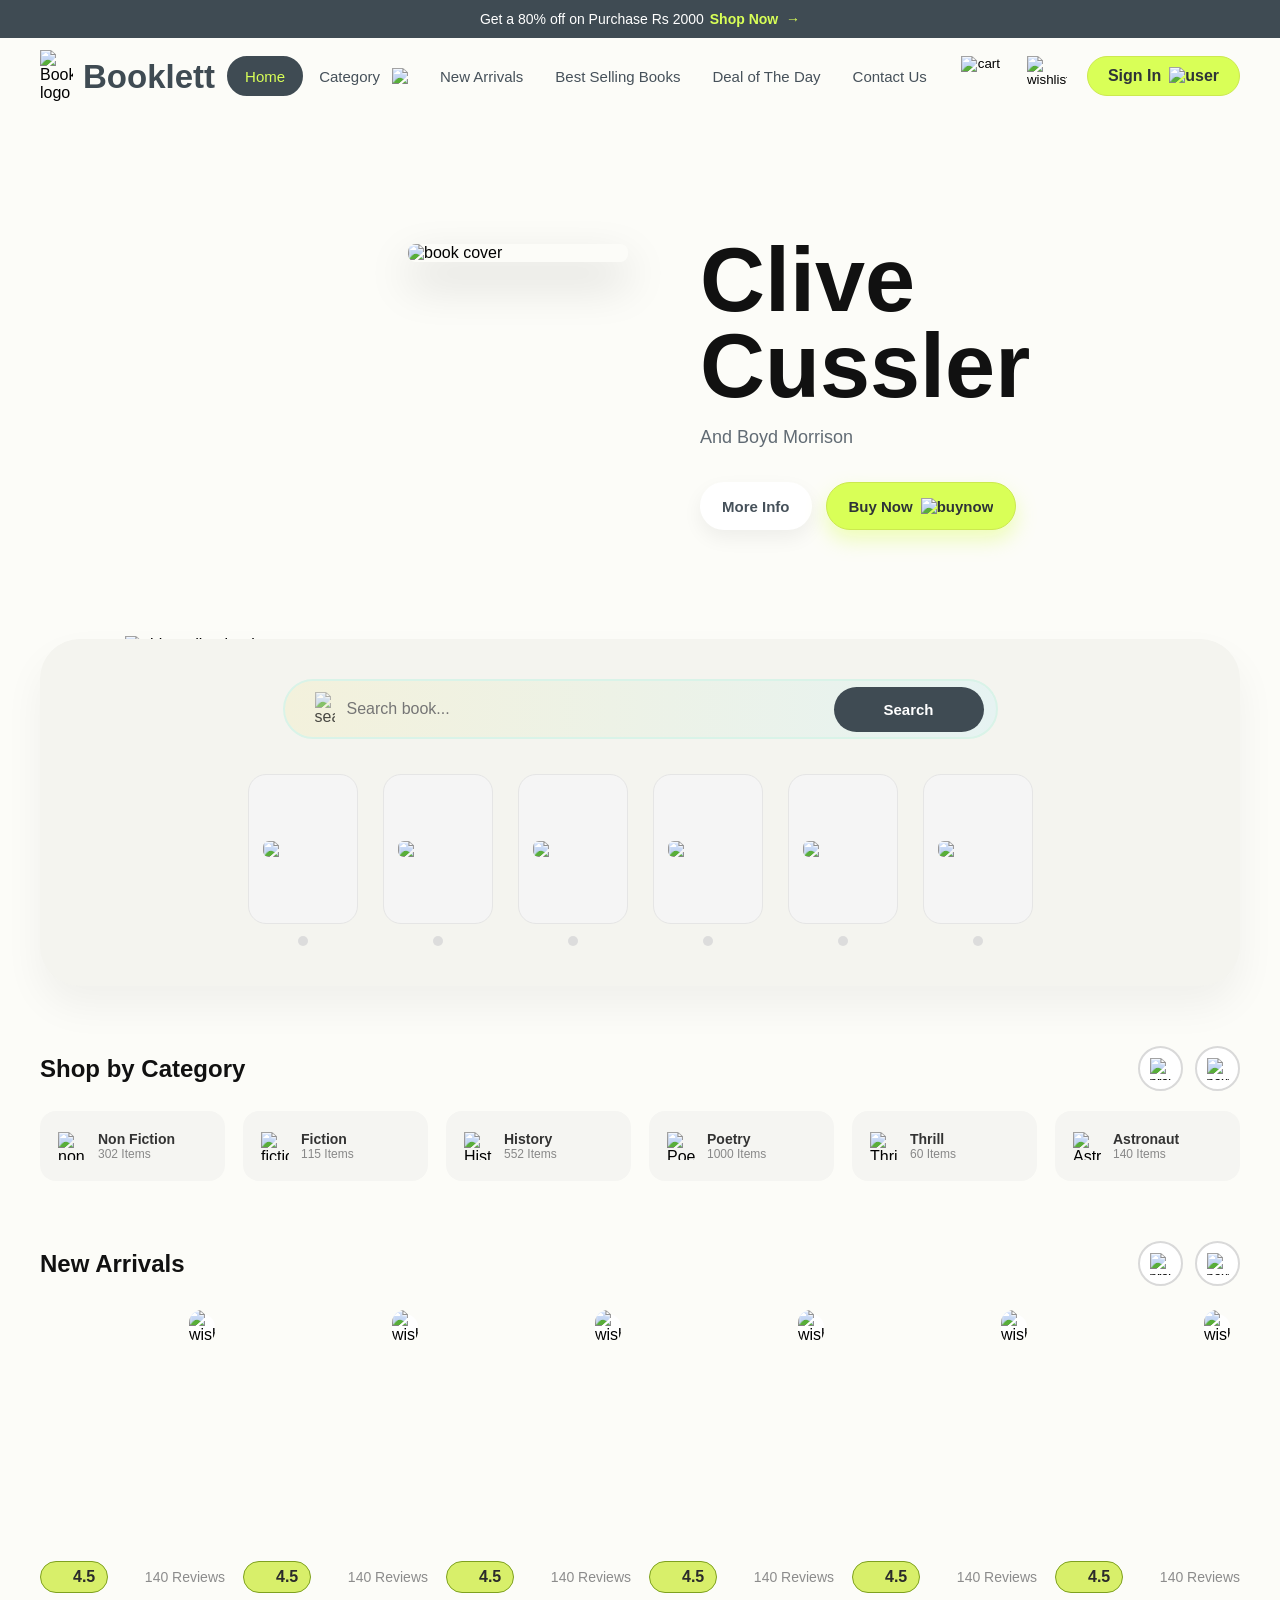
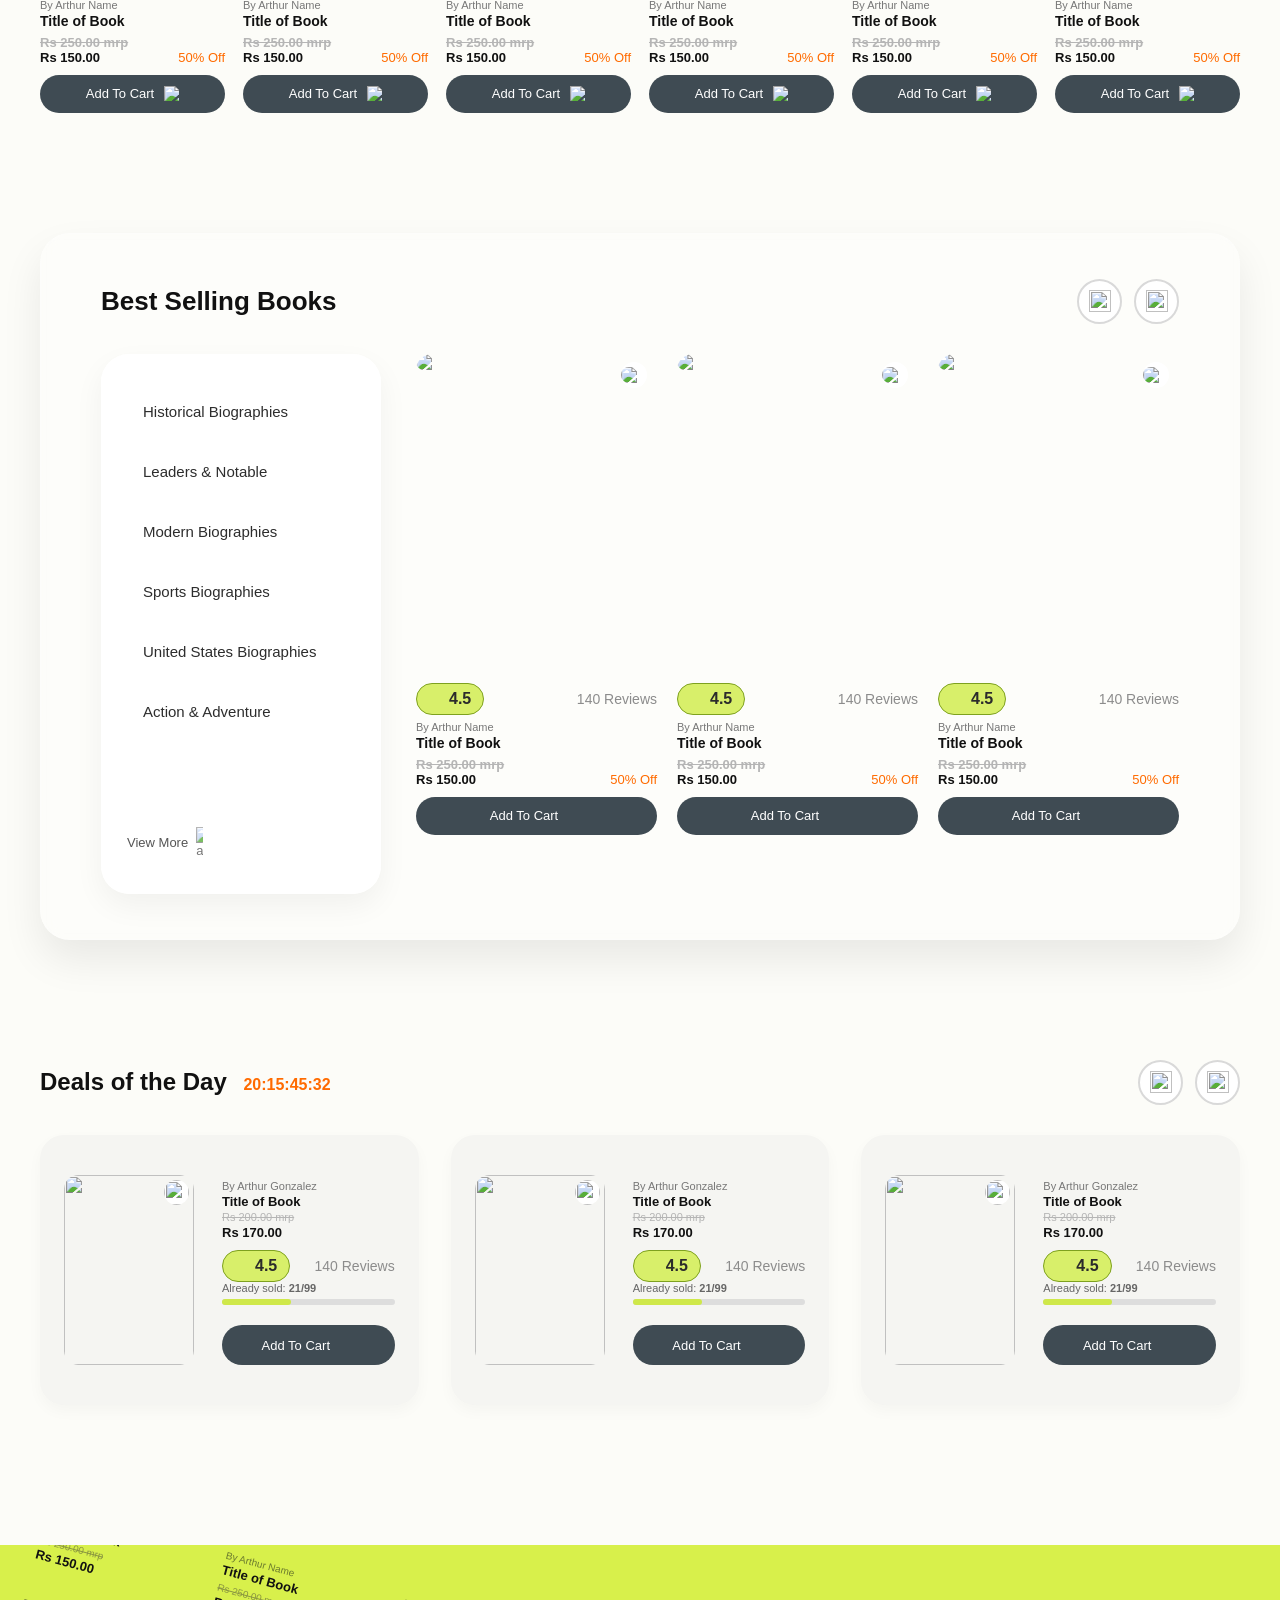
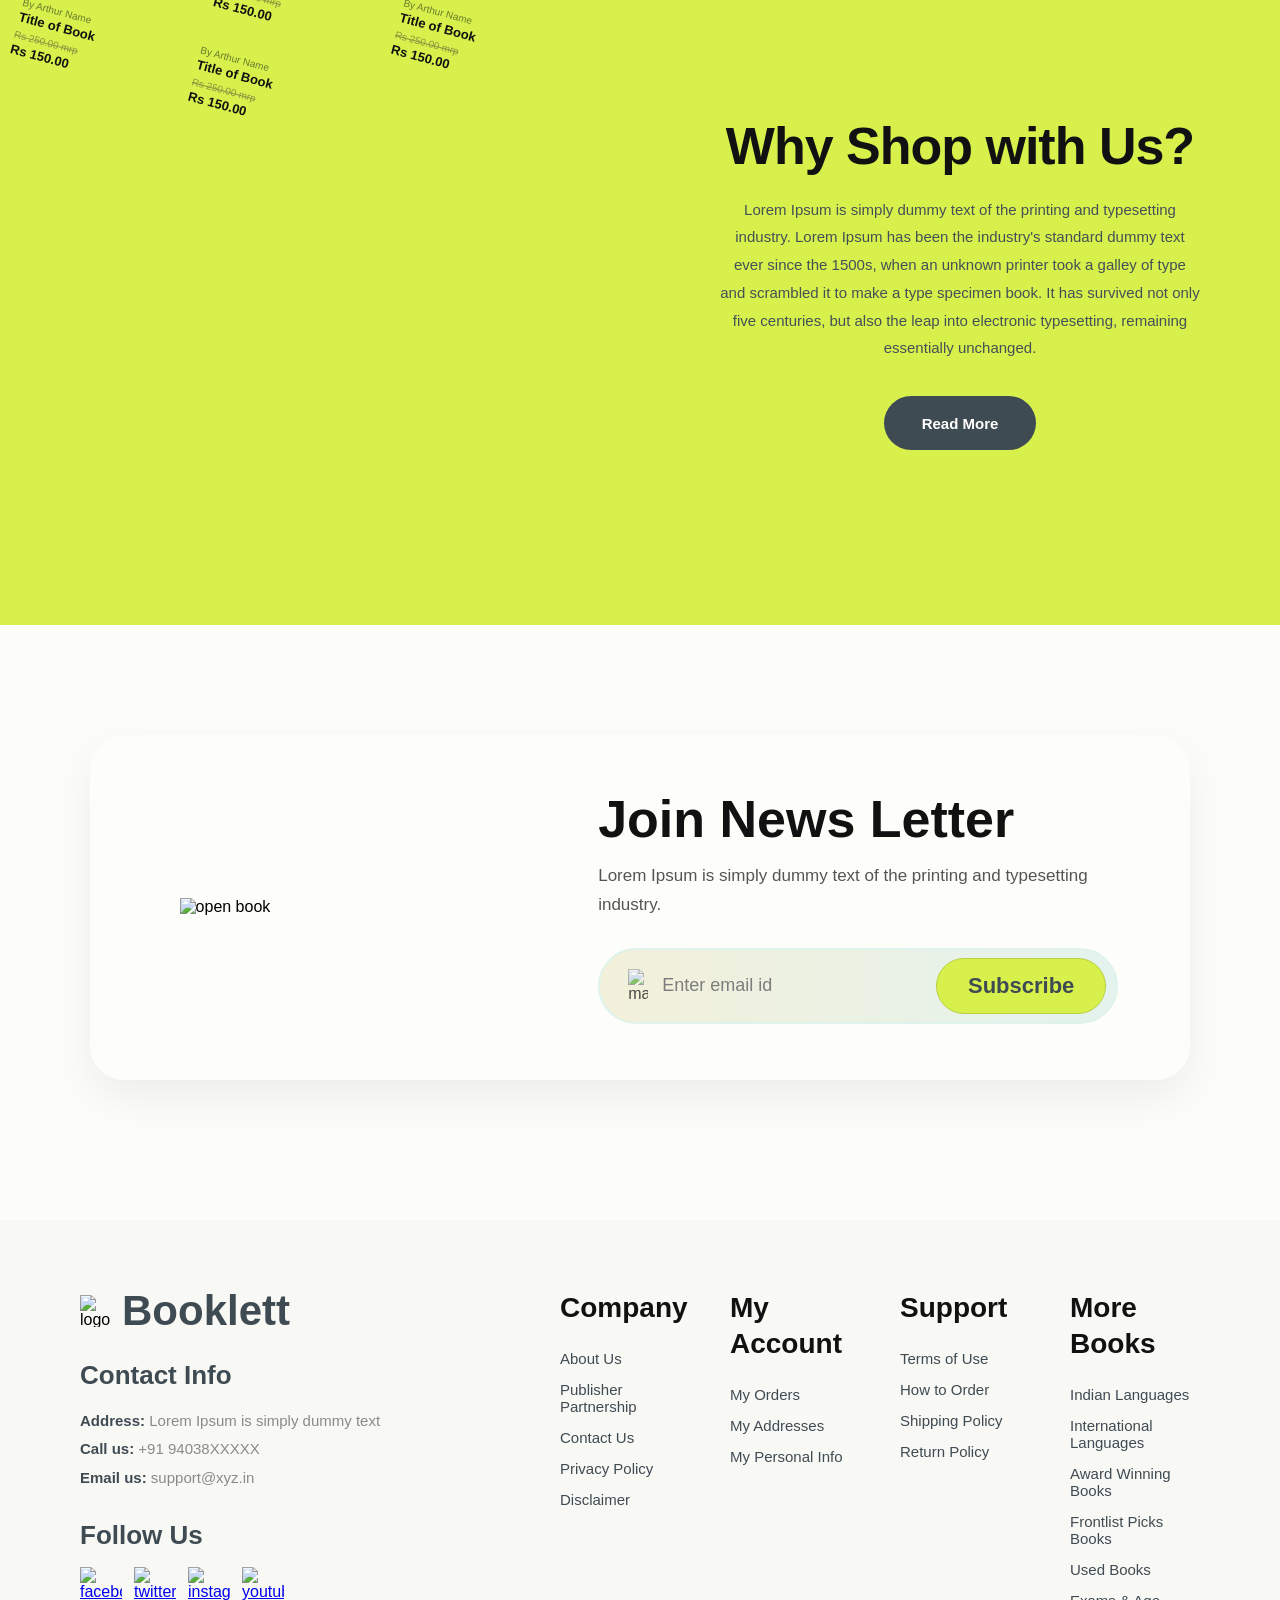
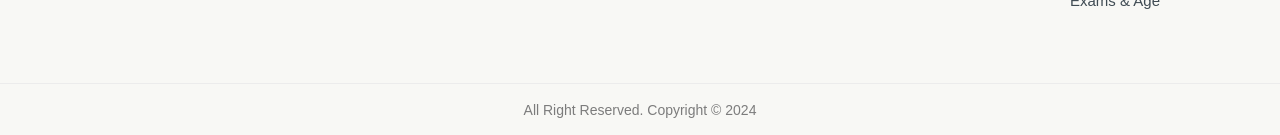
==== booklett.html @ cad5822c "finalize" ====
<!DOCTYPE html>
<html lang="en">

<head>
  <meta charset="UTF-8" />
  <meta name="viewport" content="width=device-width, initial-scale=1.0" />
  <link rel="stylesheet" href="booklett.css" />
  <title>Booklett</title>
</head>

<body>
  <!-- Top banner -->
  <div class="top-banner">
    <p>
      Get a 80% off on Purchase Rs 2000
      <a href="#">Shop Now <span>→</span></a>
    </p>
  </div>

  <!-- Header -->
  <header class="header">
    <div class="logo">
      <img src="img/book.svg" alt="Booklett logo" />
      <span>Booklett</span>
    </div>

    <nav class="nav">
      <a href="#" class="active">Home</a>
      <a href="#" class="nav-item">Category <img src="img/dropdown.svg" alt="dropdown" /></a>
      <a href="#" class="nav-item">New Arrivals</a>
      <a href="#" class="nav-item">Best Selling Books</a>
      <a href="#" class="nav-item">Deal of The Day</a>
      <a href="#" class="nav-item">Contact Us</a>
    </nav>

    <div class="actions">
      <button class="icon-btn"><img src="img/cart.svg" alt="cart" /></button>
      <button class="icon-btn heart-btn"><img src="img/tim.svg" alt="wishlist" /></button>
      <button class="signin">Sign In<img src="img/user.svg" alt="user" /></button>
    </div>
  </header>

  <!-- Hero -->
  <section class="hero">
    <div class="hero-container">
      <div class="hero-left">
        <img class="girl" src="img/girl.png" alt="girl reading book" />
        <img class="clivebook" src="img/clivebook.png" alt="book cover" />
      </div>

      <div class="hero-right">
        <h1>Clive<br />Cussler</h1>
        <p>And Boyd Morrison</p>
        <div class="hero-buttons">
          <button class="btn-more">More Info</button>
          <button class="btn-buynow">Buy Now<img src="img/buynow.svg" alt="buynow" /></button>
        </div>
      </div>
    </div>
  </section>

  <!-- Search Section -->
  <section class="search-section">
    <div class="search-container">
      <!-- Search bar -->
      <div class="search-bar">
        <div class="search-input">
          <img src="img/search.svg" alt="search" />
          <input type="text" placeholder="Search book..." />
        </div>
        <button class="search-btn">Search</button>
      </div>
      <!-- Book list -->
      <div class="book-list">
        <div class="book-wrapper">
          <div class="book-item">
            <img src="img/img1.png" />
          </div>
          <span class="dot"></span>
        </div>

        <div class="book-wrapper">
          <div class="book-item">
            <img src="img/img2.png" />
          </div>
          <span class="dot"></span>
        </div>

        <div class="book-wrapper">
          <div class="book-item">
            <img src="img/img3.png" />
          </div>
          <span class="dot"></span>
        </div>

        <div class="book-wrapper">
          <div class="book-item">
            <img src="img/img4.png" />
          </div>
          <span class="dot"></span>
        </div>

        <div class="book-wrapper">
          <div class="book-item">
            <img src="img/img5.png" />
          </div>
          <span class="dot"></span>
        </div>

        <div class="book-wrapper">
          <div class="book-item">
            <img src="img/img6.png" />
          </div>
          <span class="dot"></span>
        </div>
      </div>
    </div>
  </section>
  <!-- Shop by Category -->
  <section class="category">
    <div class="category-header">
      <h2>Shop by Category</h2>

      <div class="category-nav">
        <button class="arrow prev">
          <img src="img/prev.svg" alt="prev">
        </button>
        <button class="arrow next">
          <img src="img/next.svg" alt="next">
        </button>
      </div>
    </div>

    <div class="category-list">
      <div class="category-item">
        <img src="img/non.svg" alt="non_fiction">
        <div>
          <h4>Non Fiction</h4>
          <p>302 Items</p>
        </div>
      </div>

      <div class="category-item">
        <img src="img/fic.svg" alt="fiction">
        <div>
          <h4>Fiction</h4>
          <p>115 Items</p>
        </div>
      </div>

      <div class="category-item">
        <img src="img/his.svg" alt="History">
        <div>
          <h4>History</h4>
          <p>552 Items</p>
        </div>
      </div>

      <div class="category-item">
        <img src="img/poe.svg" alt="Poetry">
        <div>
          <h4>Poetry</h4>
          <p>1000 Items</p>
        </div>
      </div>

      <div class="category-item">
        <img src="img/thrill.svg" alt="Thrill">
        <div>
          <h4>Thrill</h4>
          <p>60 Items</p>
        </div>
      </div>

      <div class="category-item">
        <img src="img/ast.svg" alt="Astronaut">
        <div>
          <h4>Astronaut</h4>
          <p>140 Items</p>
        </div>
      </div>
    </div>
  </section>

  <!-- New Arrivals -->
  <section class="new-arrivals">
    <div class="na-header">
      <h2>New Arrivals</h2>

      <div class="na-nav">
        <button class="arrow prev">
          <img src="img/prev.svg" alt="prev">
        </button>
        <button class="arrow next">
          <img src="img/next.svg" alt="next">
        </button>
      </div>
    </div>

    <div class="na-list">

      <!-- ITEM -->
      <div class="book-card">
        <div class="book-img">
          <img src="img/book1.png" alt="">
          <span class="wishlist">
            <img src="img/wishlist icon.svg" alt="wishlist">
          </span>
        </div>
        <div class="review">
          <div class="rating-box">
            <img src="img/star.svg" alt="">
            <span>4.5</span>
          </div>

          <span class="review-count">140 Reviews</span>
        </div>
        <p class="author">By Arthur Name</p>
        <h4 class="title">Title of Book</h4>

        <div class="price">
          <span class="old">Rs 250.00 mrp</span>
          <span class="new">Rs 150.00</span>
          <span class="discount">50% Off</span>
        </div>

        <button class="add-cart"> Add To Cart <img src="img/add cart.svg" alt="add-cart"></button>
      </div>
      <div class="book-card">
        <div class="book-img">
          <img src="img/book2.png" alt="">
          <span class="wishlist">
            <img src="img/wishlist icon.svg" alt="wishlist">
          </span>
        </div>
        <div class="review">
          <div class="rating-box">
            <img src="img/star.svg" alt="">
            <span>4.5</span>
          </div>

          <span class="review-count">140 Reviews</span>
        </div>
        <p class="author">By Arthur Name</p>
        <h4 class="title">Title of Book</h4>
        <div class="price">
          <span class="old">Rs 250.00 mrp</span>
          <span class="new">Rs 150.00</span>
          <span class="discount">50% Off</span>
        </div>
        <button class="add-cart"> Add To Cart <img src="img/add cart.svg" alt="add-cart"></button>
      </div>

      <div class="book-card">
        <div class="book-img">
          <img src="img/book3.png" alt="">
          <span class="wishlist">
            <img src="img/wishlist icon.svg" alt="wishlist">
          </span>
        </div>
        <div class="review">
          <div class="rating-box">
            <img src="img/star.svg" alt="">
            <span>4.5</span>
          </div>

          <span class="review-count">140 Reviews</span>
        </div>
        <p class="author">By Arthur Name</p>
        <h4 class="title">Title of Book</h4>
        <div class="price">
          <span class="old">Rs 250.00 mrp</span>
          <span class="new">Rs 150.00</span>
          <span class="discount">50% Off</span>
        </div>
        <button class="add-cart"> Add To Cart <img src="img/add cart.svg" alt="add-cart"></button>
      </div>

      <div class="book-card">
        <div class="book-img">
          <img src="img/book4.png" alt="">
          <span class="wishlist">
            <img src="img/wishlist icon.svg" alt="wishlist">
          </span>
        </div>
        <div class="review">
          <div class="rating-box">
            <img src="img/star.svg" alt="">
            <span>4.5</span>
          </div>

          <span class="review-count">140 Reviews</span>
        </div>
        <p class="author">By Arthur Name</p>
        <h4 class="title">Title of Book</h4>
        <div class="price">
          <span class="old">Rs 250.00 mrp</span>
          <span class="new">Rs 150.00</span>
          <span class="discount">50% Off</span>
        </div>
        <button class="add-cart"> Add To Cart <img src="img/add cart.svg" alt="add-cart"></button>
      </div>

      <div class="book-card">
        <div class="book-img">
          <img src="img/book5.png" alt="">
          <span class="wishlist">
            <img src="img/wishlist icon.svg" alt="wishlist">
          </span>
        </div>
        <div class="review">
          <div class="rating-box">
            <img src="img/star.svg" alt="">
            <span>4.5</span>
          </div>

          <span class="review-count">140 Reviews</span>
        </div>
        <p class="author">By Arthur Name</p>
        <h4 class="title">Title of Book</h4>
        <div class="price">
          <span class="old">Rs 250.00 mrp</span>
          <span class="new">Rs 150.00</span>
          <span class="discount">50% Off</span>
        </div>
        <button class="add-cart"> Add To Cart <img src="img/add cart.svg" alt="add-cart"></button>
      </div>

      <div class="book-card">
        <div class="book-img">
          <img src="img/book6.png" alt="">
          <span class="wishlist">
            <img src="img/wishlist icon.svg" alt="wishlist">
          </span>
        </div>
        <div class="review">
          <div class="rating-box">
            <img src="img/star.svg" alt="">
            <span>4.5</span>
          </div>

          <span class="review-count">140 Reviews</span>
        </div>
        <p class="author">By Arthur Name</p>
        <h4 class="title">Title of Book</h4>
        <div class="price">
          <span class="old">Rs 250.00 mrp</span>
          <span class="new">Rs 150.00</span>
          <span class="discount">50% Off</span>
        </div>
        <button class="add-cart"> Add To Cart <img src="img/add cart.svg" alt="add-cart"></button>
      </div>

    </div>
  </section>

  <!-- Best Selling Books -->
  <section class="best-selling">

    <div class="bs-box">

      <div class="bs-header">
        <h2>Best Selling Books</h2>

        <div class="bs-nav">
          <button class="arrow prev">
            <img src="img/prev.svg">
          </button>
          <button class="arrow next">
            <img src="img/next.svg">
          </button>
        </div>
      </div>

      <div class="bs-container">

        <div class="bs-left">
          <ul class="bs-menu">
            <li>
              Historical Biographies
              <span><img src="img/next-arrow.svg" alt="arrow"></span>
            </li>

            <li>
              Leaders & Notable
              <span><img src="img/next-arrow.svg" alt="arrow"></span>
            </li>

            <li>
              Modern Biographies
              <span><img src="img/next-arrow.svg" alt="arrow"></span>
            </li>

            <li>
              Sports Biographies
              <span><img src="img/next-arrow.svg" alt="arrow"></span>
            </li>

            <li>
              United States Biographies
              <span><img src="img/next-arrow.svg" alt="arrow"></span>
            </li>

            <li>
              Action & Adventure
              <span><img src="img/next-arrow.svg" alt="arrow"></span>
            </li>
          </ul>

          <a href="#" class="view-more">View More<img src="img/viewmore.svg" alt="arrow"></a>
        </div>


        <div class="bs-right">

          <div class="book-card">
            <div class="book-img">
              <img src="img/sellingbook1.png">
              <span class="wishlist">
                <img src="img/wishlist icon.svg">
              </span>
            </div>
            <div class="review">
              <div class="rating-box">
                <img src="img/star.svg" alt="">
                <span>4.5</span>
              </div>

              <span class="review-count">140 Reviews</span>
            </div>
            <p class="author">By Arthur Name</p>
            <h4 class="title">Title of Book</h4>

            <div class="price">
              <span class="old">Rs 250.00 mrp</span>
              <span class="new">Rs 150.00</span>
              <span class="discount">50% Off</span>
            </div>

            <button class="add-cart">Add To Cart <img src="img/add cart.svg"></button>
          </div>

          <div class="book-card">
            <div class="book-img">
              <img src="img/sellingbook2.png">
              <span class="wishlist">
                <img src="img/wishlist icon.svg">
              </span>
            </div>
            <div class="review">
              <div class="rating-box">
                <img src="img/star.svg" alt="">
                <span>4.5</span>
              </div>

              <span class="review-count">140 Reviews</span>
            </div>
            <p class="author">By Arthur Name</p>
            <h4 class="title">Title of Book</h4>

            <div class="price">
              <span class="old">Rs 250.00 mrp</span>
              <span class="new">Rs 150.00</span>
              <span class="discount">50% Off</span>
            </div>

            <button class="add-cart">Add To Cart <img src="img/add cart.svg"></button>
          </div>

          <div class="book-card">
            <div class="book-img">
              <img src="img/sellingbook3.png">
              <span class="wishlist">
                <img src="img/wishlist icon.svg">
              </span>
            </div>
            <div class="review">
              <div class="rating-box">
                <img src="img/star.svg" alt="">
                <span>4.5</span>
              </div>

              <span class="review-count">140 Reviews</span>
            </div>
            <p class="author">By Arthur Name</p>
            <h4 class="title">Title of Book</h4>

            <div class="price">
              <span class="old">Rs 250.00 mrp</span>
              <span class="new">Rs 150.00</span>
              <span class="discount">50% Off</span>
            </div>

            <button class="add-cart">Add To Cart <img src="img/add cart.svg"></button>
          </div>

        </div>
      </div>
  </section>

  <!-- Deal of the Day -->
  <section class="deal-day">

    <div class="deal-box">

      <div class="deal-header">
        <h2>Deals of the Day <span class="time">20:15:45:32</span></h2>

        <div class="deal-nav">
          <button class="arrow prev">
            <img src="img/prev.svg">
          </button>
          <button class="arrow next">
            <img src="img/next.svg">
          </button>
        </div>
      </div>

      <div class="deal-list">

        <!-- ITEM -->
        <div class="deal-card">
          <div class="deal-img">
            <img src="img/dealBook1.png">
            <span class="wishlist">
              <img src="img/wishlist icon.svg">
            </span>
          </div>

          <div class="deal-info">
            <p class="author">By Arthur Gonzalez</p>
            <h4 class="title">Title of Book</h4>
            <span class="old">Rs 200.00 mrp</span>
            <p class="price">Rs 170.00</p>

            <div class="review">
              <div class="rating-box">
                <img src="img/star.svg" alt="">
                <span>4.5</span>
              </div>

              <span class="review-count">140 Reviews</span>
            </div>

            <p class="sold">Already sold: <b>21/99</b></p>
            <div class="progress">
              <span style="width: 40%"></span>
            </div>

            <button class="add-cart">
              Add To Cart <img src="img/add cart.svg">
            </button>
          </div>
        </div>

        <div class="deal-card">
          <div class="deal-img">
            <img src="img/dealBook2.png">
            <span class="wishlist">
              <img src="img/wishlist icon.svg">
            </span>
          </div>

          <div class="deal-info">
            <p class="author">By Arthur Gonzalez</p>
            <h4 class="title">Title of Book</h4>
            <span class="old">Rs 200.00 mrp</span>
            <p class="price">Rs 170.00</p>

            <div class="review">
              <div class="rating-box">
                <img src="img/star.svg" alt="">
                <span>4.5</span>
              </div>

              <span class="review-count">140 Reviews</span>
            </div>

            <p class="sold">Already sold: <b>21/99</b></p>
            <div class="progress">
              <span style="width: 40%"></span>
            </div>

            <button class="add-cart">
              Add To Cart <img src="img/add cart.svg">
            </button>
          </div>
        </div>

        <div class="deal-card">
          <div class="deal-img">
            <img src="img/dealBook3.png">
            <span class="wishlist">
              <img src="img/wishlist icon.svg">
            </span>
          </div>

          <div class="deal-info">
            <p class="author">By Arthur Gonzalez</p>
            <h4 class="title">Title of Book</h4>
            <span class="old">Rs 200.00 mrp</span>
            <p class="price">Rs 170.00</p>

            <div class="review">
              <div class="rating-box">
                <img src="img/star.svg" alt="">
                <span>4.5</span>
              </div>

              <span class="review-count">140 Reviews</span>
            </div>

            <p class="sold">Already sold: <b>21/99</b></p>
            <div class="progress">
              <span style="width: 40%"></span>
            </div>

            <button class="add-cart">
              Add To Cart <img src="img/add cart.svg">
            </button>
          </div>
        </div>
      </div>
    </div>
  </section>
  <!-- ===== WHY SHOP WITH US ===== -->
  <section class="why-shop">
    <div class="why-container">

      <div class="why-left">
        <div class="books-collage">
          <div class="show-book">
            <div class="show-cover"><img src="img/book1.png" alt=""></div>
            <div class="show-info">
              <p class="show-author">By Arthur Name</p>
              <h4 class="show-title">Title of Book</h4>
              <span class="old-price">Rs 250.00 mrp</span>
              <span class="new-price">Rs 150.00</span>
            </div>
          </div>

          <div class="show-book">
            <div class="show-cover"><img src="img/book1.png" alt=""></div>
            <div class="show-info">
              <p class="show-author">By Arthur Name</p>
              <h4 class="show-title">Title of Book</h4>
              <span class="old-price">Rs 250.00 mrp</span>
              <span class="new-price">Rs 150.00</span>
            </div>
          </div>

          <div class="show-book">
            <div class="show-cover"><img src="img/book2.png" alt=""></div>
            <div class="show-info">
              <p class="show-author">By Arthur Name</p>
              <h4 class="show-title">Title of Book</h4>
              <span class="old-price">Rs 250.00 mrp</span>
              <span class="new-price">Rs 150.00</span>
            </div>
          </div>

          <div class="show-book">
            <div class="show-cover"><img src="img/dealBook3.png" alt=""></div>
            <div class="show-info">
              <p class="show-author">By Arthur Name</p>
              <h4 class="show-title">Title of Book</h4>
              <span class="old-price">Rs 250.00 mrp</span>
              <span class="new-price">Rs 150.00</span>
            </div>
          </div>

          <div class="show-book">
            <div class="show-cover"><img src="img/sellingbook1.png" alt=""></div>
            <div class="show-info">
              <p class="show-author">By Arthur Name</p>
              <h4 class="show-title">Title of Book</h4>
              <span class="old-price">Rs 250.00 mrp</span>
              <span class="new-price">Rs 150.00</span>
            </div>
          </div>

          <div class="show-book">
            <div class="show-cover"><img src="img/book5.png" alt=""></div>
            <div class="show-info">
              <p class="show-author">By Arthur Name</p>
              <h4 class="show-title">Title of Book</h4>
              <span class="old-price">Rs 250.00 mrp</span>
              <span class="new-price">Rs 150.00</span>
            </div>
          </div>

          <div class="show-book">
            <div class="show-cover"><img src="img/sellingbook2.png" alt=""></div>
            <div class="show-info">
              <p class="show-author">By Arthur Name</p>
              <h4 class="show-title">Title of Book</h4>
              <span class="old-price">Rs 250.00 mrp</span>
              <span class="new-price">Rs 150.00</span>
            </div>
          </div>

          <div class="show-book">
            <div class="show-cover"><img src="img/sellingbook2.png" alt=""></div>
            <div class="show-info">
              <p class="show-author">By Arthur Name</p>
              <h4 class="show-title">Title of Book</h4>
              <span class="old-price">Rs 250.00 mrp</span>
              <span class="new-price">Rs 150.00</span>
            </div>
          </div>

        </div>
      </div>

      <div class="why-right">
        <h2>Why Shop with Us? </h2>
        <p>
          Lorem Ipsum is simply dummy text of the printing and
          typesetting industry. Lorem Ipsum has been the industry's
          standard dummy text ever since the 1500s, when an unknown
          printer took a galley of type and scrambled it to make a
          type specimen book. It has survived not only five centuries,
          but also the leap into electronic typesetting, remaining
          essentially unchanged.
        </p>
        <button class="why-btn">Read More</button>
      </div>

    </div>
  </section>

  <!-- ===== JOIN NEWS LETTER ===== -->
  <section class="newsletter">
    <div class="newsletter-box">

      <div class="newsletter-left">
        <img src="img/open-book.png" alt="open book">
      </div>

      <div class="newsletter-right">
        <h2>Join News Letter</h2>

        <p>
          Lorem Ipsum is simply dummy text of the printing and typesetting industry.
        </p>

        <div class="newsletter-form">

          <div class="newsletter-input">
            <img src="img/mail.svg" alt="mail">
            <input type="email" placeholder="Enter email id">
          </div>

          <button class="subscribe-btn">
            Subscribe
          </button>

        </div>
      </div>

    </div>
  </section>

  <!-- ===== FOOTER ===== -->
  <footer class="footer">

    <div class="footer-container">

      <div class="footer-left">

        <div class="footer-logo">
          <img src="img/book.svg" alt="logo">
          <span>Booklett</span>
        </div>

        <div class="footer-contact">
          <h4>Contact Info</h4>

          <p>
            <strong>Address:</strong>
            Lorem Ipsum is simply dummy text
          </p>

          <p>
            <strong>Call us:</strong>
            +91 94038XXXXX
          </p>

          <p>
            <strong>Email us:</strong>
            support@xyz.in
          </p>
        </div>

        <div class="footer-social">
          <h4>Follow Us</h4>

          <div class="social-list">

            <a href="#">
              <img src="img/fb.svg" alt="facebook">
            </a>

            <a href="#">
              <img src="img/twitter.svg" alt="twitter">
            </a>

            <a href="#">
              <img src="img/insta.svg" alt="instagram">
            </a>

            <a href="#">
              <img src="img/ytb.svg" alt="youtube">
            </a>

          </div>
        </div>

      </div>

      <div class="footer-right">

        <div class="footer-column">
          <h3>Company</h3>

          <a href="#">About Us</a>
          <a href="#">Publisher Partnership</a>
          <a href="#">Contact Us</a>
          <a href="#">Privacy Policy</a>
          <a href="#">Disclaimer</a>
        </div>

        <div class="footer-column">
          <h3>My Account</h3>

          <a href="#">My Orders</a>
          <a href="#">My Addresses</a>
          <a href="#">My Personal Info</a>
        </div>

        <div class="footer-column">
          <h3>Support</h3>

          <a href="#">Terms of Use</a>
          <a href="#">How to Order</a>
          <a href="#">Shipping Policy</a>
          <a href="#">Return Policy</a>
        </div>

        <div class="footer-column">
          <h3>More Books</h3>

          <a href="#">Indian Languages</a>
          <a href="#">International Languages</a>
          <a href="#">Award Winning Books</a>
          <a href="#">Frontlist Picks Books</a>
          <a href="#">Used Books</a>
          <a href="#">Exams & Age</a>
        </div>

      </div>

    </div>

    <div class="footer-bottom">
      All Right Reserved. Copyright © 2024
    </div>

  </footer>
</body>

</html>
---- booklett.css ----
* {
    margin: 0;
    padding: 0;
    box-sizing: border-box;
    font-family: "Segoe UI", sans-serif;
}

:root {
    --primary-dark: #3f4b53;
    --primary-light: #d8f04b;
    --text-dark: #111;
    --text-gray: #777;
    --white: #fff;
    --radius-pill: 999px;
    --transition: all 0.3s ease;
}

.flex-center {
    display: flex;
    align-items: center;
    justify-content: center;
}

.section-header {
    display: flex;
    justify-content: space-between;
    align-items: center;
}

.section-padding {
    width: 100%;
    padding: 60px 40px;
}


body {
    background-color: #fcfcf8;
    background-image: url("img/backgr.png");
    background-repeat: no-repeat;
    background-position: center -120px;
    background-size: 100% auto;
}

.top-banner {
    background: #3f4b53;
    color: #fff;
    text-align: center;
    padding: 11px 20px;
    font-size: 14px;
    font-weight: 400;
}

.top-banner p {
    display: inline-flex;
    align-items: center;
    gap: 6px;
}

.top-banner a {
    color: #d9ff57;
    text-decoration: none;
    font-weight: 600;
}

.top-banner a span {
    margin-left: 4px;
}

.header {
    width: 100%;
    display: flex;
    align-items: center;
    padding: 12px 40px;
}

.logo {
    display: flex;
    align-items: center;
    gap: 10px;
    height: 40px;
    flex-shrink: 0;
}

.logo img {
    width: 33px;
    height: auto;
}

.logo span {
    font-size: 33px;
    font-weight: 700;
    color: #3f4b53;
    line-height: 1;
}

.nav {
    flex: 1;
    display: flex;
    justify-content: center;
}

.nav a {
    text-decoration: none;
    color: #46515a;
    font-size: 15px;
    font-weight: 500;
    height: 40px;
    padding: 0 16px;
    display: flex;
    align-items: center;
    border-radius: 999px;
    gap: 6px;
}

.nav .nav-item img {
    width: 16px;
    height: 16px;
    margin-left: 6px;
}

.nav .active {
    background: #3f4b53;
    color: #d9ff57;
    border: 2px solid #3f4b53;
}

.nav a:hover {
    color: #111;
}

.actions {
    display: flex;
    align-items: center;
    gap: 14px;
    flex-shrink: 0;
}

.icon-btn {
    width: 52px;
    height: 52px;
    border: none;
    border-radius: 50%;
    background: transparent;
    display: flex;
    align-items: center;
    justify-content: center;
    cursor: pointer;
}

.icon-btn img {
    width: 40px;
    height: 40px;
    object-fit: contain;
}

.signin {
    height: 40px;
    padding: 0 20px;
    border: 1px solid #cce950;
    border-radius: 999px;
    background: #d9ff57;
    color: #2e3338;
    font-size: 16px;
    font-weight: 600;
    display: flex;
    align-items: center;
    gap: 8px;
    cursor: pointer;
}

.signin svg {
    width: 22px;
    height: 22px;
}

.icon-btn,
.signin {
    transition: all 0.3s ease;
}

.icon-btn:hover {
    transform: translateY(-4px) scale(1.05);
    box-shadow: 0 10px 22px rgba(0, 0, 0, 0.12);
    border-radius: 50%;
}

.signin:hover {
    transform: translateY(-4px);
    background: #cfe84a;
    border-color: #c5df35;
    box-shadow: 0 14px 28px rgba(217, 255, 87, 0.45);
}

.icon-btn:active,
.signin:active {
    transform: scale(0.95);
}

/* ===== HERO ===== */
.hero {
    max-width: 1200px;
    margin: 0 auto;
    padding: 30px 10px 0;
}

.hero-container {
    display: flex;
    align-items: center;
    justify-content: flex-start;
    gap: 120px;
    margin-top: -50px;
}

.hero-left {
    position: relative;
    width: 45%;
    min-height: 560px;
    display: flex;
    justify-content: center;
    align-items: flex-end;
}

.hero-left .girl {
    width: 380px;
    max-width: 100%;
    position: relative;
    z-index: 2;
}

.hero-left .clivebook {
    position: absolute;
    width: 220px;
    top: 150px;
    left: 80%;
    transform: translateX(-30%);
    z-index: 3;
    border-radius: 8px;
    box-shadow: 0 20px 45px rgba(0, 0, 0, 0.18);
}

.hero-right {
    width: 45%;
    padding-top: 20px;
}

.hero-right h1 {
    font-size: 90px;
    line-height: 0.95;
    font-weight: 800;
    color: #111;
    margin-bottom: 18px;
}

.hero-right p {
    font-size: 18px;
    color: #616b74;
    margin-bottom: 34px;
}

.hero-buttons {
    display: flex;
    align-items: center;
    gap: 14px;
}

.btn-more,
.btn-buynow {
    height: 48px;
    padding: 0 22px;
    border-radius: 999px;
    display: flex;
    align-items: center;
    justify-content: center;
    font-size: 15px;
    font-weight: 600;
    cursor: pointer;
}

.btn-more {
    background: #ffffff;
    color: #46515a;
    border: none;
    box-shadow: 0 8px 20px rgba(0, 0, 0, 0.06);
}

.btn-buynow {
    background: #d9ff57;
    color: #2e3338;
    border: 1px solid #cce950;
    display: flex;
    gap: 8px;
    box-shadow: 0 10px 20px rgba(217, 255, 87, 0.4);
}

.btn-more,
.btn-buynow {
    transition: all 0.3s ease;
}

.btn-more:hover {
    transform: translateY(-4px);
    background: #3f4b53;
    color: #fff;
    box-shadow: 0 12px 24px rgba(63, 75, 83, 0.18);
}

.btn-buynow:hover {
    transform: translateY(-4px);
    background: #cfe84a;
    border-color: #c5df35;
    box-shadow: 0 14px 28px rgba(217, 255, 87, 0.45);
}

.btn-more:active,
.btn-buynow:active {
    transform: scale(0.96);
}



/* ===== SEARCH SECTION ===== */
.search-section {
    display: flex;
    justify-content: center;
    margin-top: -15px;
    position: relative;
    z-index: 5;
}

.search-container {
    width: 100%;
    max-width: 1200px;
    background: #f4f4ef;
    border-radius: 40px;
    padding: 40px 50px;
    box-shadow: 0 20px 40px rgba(0, 0, 0, 0.05);
}

/* SEARCH BAR */
.search-bar {
    width: 65%;
    height: 60px;
    margin: 0 auto 35px;
    display: flex;
    align-items: center;
    justify-content: space-between;
    padding: 12px;
    border-radius: 999px;
    background: linear-gradient(90deg, #f3f1dc, #e6f3f2);
    border: 2px solid #d9f3e8;
}

.search-input img {
    width: 20px;
    opacity: 0.7;
}

.search-input {
    display: flex;
    align-items: center;
    gap: 12px;
    padding-left: 18px;
    flex: 1;
}

.search-input input {
    font-size: 16px;
    color: #444;
    border: none;
    outline: none;
    background: transparent;
    width: 100%;
}

.search-btn {
    height: 45px;
    width: 150px;
    padding: 0 34px;
    border-radius: 999px;
    border: none;
    background: #3f4b53;
    color: #fff;
    font-weight: 600;
    font-size: 15px;
    cursor: pointer;
}

.search-btn {
    transition: all 0.3s ease;
}

.search-btn:hover {
    transform: translateY(-4px);
    background: #2f3940;
    box-shadow: 0 12px 24px rgba(63, 75, 83, 0.25);
}

.search-btn:active {
    transform: scale(0.96);
}

/* BOOK LIST */
.book-list {
    display: flex;
    justify-content: center;
    gap: 25px;
}

.book-wrapper {
    display: flex;
    flex-direction: column;
    align-items: center;
    gap: 12px;
}

.book-item {
    width: 110px;
    height: 150px;
    background: #f5f5f5;
    border-radius: 18px;
    display: flex;
    align-items: center;
    justify-content: center;
    padding: 14px;
    border: 1px solid #e5e5e5;
    transition: 0.3s;
}

.book-item img {
    width: 100%;
    height: auto;
    border-radius: 6px;
}

.dot {
    width: 10px;
    height: 10px;
    border-radius: 50%;
    background: #dcdcdc;
}

.book-wrapper:hover .book-item {
    transform: translateY(-10px);
    border: 1.5px solid #bdbdbd;
    background: #f0f0f0;
    box-shadow: 0 6px 12px rgba(0, 0, 0, 0.08);
}

.book-wrapper:hover .dot {
    background: #cfe84a;
}

/* ===== Shop By Category ===== */

.category {
    width: 100%;
    padding: 0 40px;
    margin-top: 60px;
}

.category-header h2 {
    font-size: 24px;
    font-weight: 700;
    color: #111;
}

.category-nav {
    display: flex;
    gap: 12px;
}

.arrow {
    width: 45px;
    height: 45px;
    border: 2px solid #d9d9d9;
    border-radius: 50%;
    background: var(--white);
    display: flex;
    align-items: center;
    justify-content: center;
    cursor: pointer;
    transition: var(--transition);
}

.arrow img {
    width: 22px;
    height: 22px;
    object-fit: contain;
    transition: var(--transition);
}

.arrow:hover {
    background: var(--primary-light);
    border-color: #c5df35;
    transform: translateY(-5px);
    box-shadow: 0 12px 24px rgba(216, 240, 75, 0.45);
}

.arrow:hover img {
    transform: scale(1.08);
}

.arrow:active {
    transform: scale(0.94);
}

.category-header,
.na-header,
.bs-header,
.deal-header {
    display: flex;
    justify-content: space-between;
    align-items: center;
}

.category-list {
    display: grid;
    grid-template-columns: repeat(6, 1fr);
    gap: 18px;
    margin-top: 20px;
}

.category-item {
    width: 100%;
    height: 70px;
    display: flex;
    align-items: center;
    gap: 12px;
    padding: 16px 18px;
    border-radius: 16px;
    background: #f5f5f2;
    cursor: pointer;
    transition: all 0.3s ease;
}

.category-item img {
    width: 28px;
    height: 28px;
}

.category-item h4 {
    font-size: 14px;
    font-weight: 600;
    color: #333;
}

.category-item p {
    font-size: 12px;
    color: #888;
}

.category-item:hover {
    transform: translateY(-4px);
    background: #ffffff;
    box-shadow: 0 10px 20px rgba(0, 0, 0, 0.06);
}

/* ===== NEW ARRIVALS ===== */
.new-arrivals,
.best-selling,
.deal-day {
    width: 100%;
    padding: 60px 40px;
}

.na-header {
    display: flex;
    justify-content: space-between;
    align-items: center;
    margin-bottom: 20px;
}

.na-header h2 {
    font-size: 24px;
    font-weight: 700;
    color: #111;
}

.na-nav {
    display: flex;
    gap: 12px;
}

.na-list {
    display: grid;
    grid-template-columns: repeat(6, 1fr);
    gap: 18px;
}


.wishlist {
    position: absolute;
    top: 8px;
    right: 10px;
    width: 26px;
    height: 26px;
    background: #fff;
    border-radius: 50%;
    display: flex;
    align-items: center;
    justify-content: center;
    transition: all 0.3s ease;
}

.wishlist img {
    width: 14px;
    height: 14px;
    transition: all 0.3s ease;
}

.book-card {
    width: 100%;
    display: flex;
    flex-direction: column;
    transition: all 0.3s ease;
}

.book-card:hover {
    transform: translateY(-10px);
}

.book-card .wishlist {
    transition: all 0.3s ease;
}

.book-card:hover .wishlist {
    background: #d8f04b;
    border-color: #3f4b53;
}

.book-img {
    width: 100%;
    aspect-ratio: 3/4;
    border-radius: 16px;
    overflow: hidden;
    position: relative;
}

.book-img img {
    width: 100%;
    height: 100%;
    object-fit: cover;
    border-radius: 16px;
    width: 100%;
    height: auto;
    display: block;
}

.review {
    margin-top: 8px;
    display: flex;
    align-items: center;
    justify-content: space-between;
    gap: 12px;
}

.rating-box {
    height: 32px;
    padding: 0 12px;
    border: 1.5px solid #7ea11f;
    border-radius: 999px;
    background: #d8ef6a;

    display: flex;
    align-items: center;
    gap: 6px;
}

.rating-box img {
    width: 14px;
    height: 14px;
}

.rating-box span {
    font-size: 16px;
    font-weight: 700;
    color: #2b2b2b;
}

.review-count {
    font-size: 14px;
    color: #8c8c8c;
    font-weight: 500;
}

.title {
    font-size: 14px;
    font-weight: 600;
    margin-top: 2px;
    color: #111;
}


.price {
    display: flex;
    flex-wrap: wrap;
    margin-top: 6px;
    font-size: 12px;
}

.price .old {
    width: 100%;
    text-decoration: line-through;
    color: #b5b5b5;
}

.price .new {
    width: 50%;
    font-weight: 700;
    color: #111;
}

.price .discount {
    width: 50%;
    text-align: right;
    color: #ff6b00;
    font-weight: 500;
}

.add-cart {
    margin-top: 10px;
    width: 100%;
    height: 38px;
    border-radius: 999px;
    border: none;
    background: #3f4b53;
    color: #fff;
    font-size: 13px;
    font-weight: 500;
    display: flex;
    align-items: center;
    justify-content: center;
    gap: 6px;
    cursor: pointer;
    transition: all 0.25s ease;
}

.add-cart img {
    width: 15px;
    height: 15px;
    margin-left: 4px;
    transition: all 0.3s ease;
}

.add-cart:hover {
    transform: translateY(-3px);
    color: #d8f04b;
}

.add-cart:active {
    transform: scale(0.96);
}


/* ===== BEST SELLING ===== */
.bs-box {
    width: 100%;
    border-radius: 30px;
    padding: 45px 60px;

    background: rgba(255, 255, 255, 0.28);

    backdrop-filter: blur(10px);

    border: 1px solid rgba(255, 255, 255, 0.18);

    box-shadow: 0 20px 40px rgba(0, 0, 0, 0.08);
}

.bs-header {
    display: flex;
    justify-content: space-between;
    align-items: center;

    max-width: 1150px;
    margin: 0 auto 30px;
}

.bs-header h2 {
    font-size: 26px;
    font-weight: 700;
    color: #111;
}

.bs-nav {
    display: flex;
    gap: 12px;
}

.bs-container {
    display: flex;
    gap: 35px;

    max-width: 1150px;
    margin: 0 auto;
}

.bs-left {
    width: 280px;
    min-height: 540px;

    border-radius: 28px;
    padding: 34px 24px;

    background: rgba(255, 255, 255, 0.82);

    backdrop-filter: blur(10px);

    border: 2px solid rgba(255, 255, 255, 0.9);

    box-shadow: 0 12px 30px rgba(0, 0, 0, 0.05);

    display: flex;
    flex-direction: column;
    justify-content: space-between;
}

.bs-menu {
    list-style: none;

    display: flex;
    flex-direction: column;

    gap: 16px;
}

.bs-menu li {
    width: 100%;
    height: 44px;

    display: flex;
    justify-content: space-between;
    align-items: center;

    padding: 0 16px;

    border-radius: 999px;

    font-size: 15px;
    font-weight: 500;
    color: #2d2d2d;

    white-space: nowrap;

    cursor: pointer;

    transition: all 0.3s ease;
}

.bs-menu li span {
    opacity: 0;

    display: flex;
    align-items: center;
    justify-content: center;

    transition: all 0.3s ease;
}

.bs-menu li span img {
    width: 14px;
    height: 14px;
}

.bs-menu li:hover {
    background: #3f4b53;
    color: #fff;
}

.bs-menu li:hover span {
    opacity: 1;
}

.view-more {
    margin-top: 20px;
    font-size: 13px;
    color: #555;

    display: inline-flex;
    align-items: center;
    gap: 8px;

    text-decoration: none;
    transition: all 0.3s ease;
}


.view-more img {
    width: 7px;
    opacity: 0.8;
    transition: all 0.3s ease;
}

.view-more:hover {
    color: #d8f04b;
    transform: translateX(4px);
}

.view-more:hover img {
    transform: translateX(4px);
    opacity: 1;
}

.bs-right {
    flex: 1;

    display: grid;
    grid-template-columns: repeat(3, 1fr);
    gap: 20px;
}

.author {
    font-size: 11px;
    color: #777;
    margin-top: 6px;
}


.price {
    font-size: 13px;
    font-weight: 600;
    color: #111;
}


/* ===== DEAL OF THE DAY ===== */
.deal-box {
    width: 100%;
}

.deal-header {
    display: flex;
    justify-content: space-between;
    align-items: center;
    margin-bottom: 30px;
}

.deal-header h2 {
    font-size: 24px;
    font-weight: 700;
    color: #111;
}

.deal-header .time {
    color: #ff6b00;
    font-size: 16px;
    margin-left: 10px;
}

.deal-nav {
    display: flex;
    gap: 12px;
}

.deal-list {
    display: grid;
    grid-template-columns: repeat(3, 1fr);
    gap: 32px;
    margin-top: 25px;
}

.deal-card {
    width: 100%;
    min-height: 270px;

    display: flex;
    align-items: center;
    gap: 28px;

    padding: 24px;

    border-radius: 24px;
    background: #f5f5f2;

    box-shadow: 0 6px 15px rgba(0, 0, 0, 0.03);

    transition: all 0.3s ease;
}

.deal-img {
    width: 130px;
    height: 190px;

    flex-shrink: 0;

    position: relative;
    overflow: hidden;

    border-radius: 14px;
}

.deal-img img {
    width: 100%;
    height: 100%;
    object-fit: cover;
    border-radius: 14px;
}

.deal-card .wishlist {
    position: absolute;
    top: 5px;
    right: 5px;

    width: 25px;
    height: 25px;

    background: #fff;
    border-radius: 50%;

    display: flex;
    align-items: center;
    justify-content: center;

    z-index: 5;
}

.deal-info {
    flex: 1;

    display: flex;
    flex-direction: column;
    justify-content: center;
}

.deal-info .old {
    font-size: 11px;
    text-decoration: line-through;
    color: #b5b5b5;
}

.deal-info .author {
    font-size: 11px;
    color: #777;
}

.deal-info .title {
    font-size: 13px;
    font-weight: 600;
    margin: 2px 0;
}

.deal-info .price {
    font-weight: 700;
    font-size: 13px;
    margin: 2px 0;
}

.deal-info .rating img {
    width: 110px;
}

.sold {
    font-size: 11px;
    color: #666;
}

.progress {
    width: 100%;
    height: 6px;
    background: #ddd;
    border-radius: 999px;
    margin: 5px 0 8px;
}

.progress span {
    display: block;
    height: 100%;
    background: #cfe84a;
    border-radius: 999px;
}

.deal-card .add-cart {
    width: 100%;
    height: 40px;
    font-size: 13px;
    margin-top: 12px;
}

.deal-card {
    transition: all 0.3s ease;
}

.deal-card:hover {
    transform: translateY(-10px);

    box-shadow: 0 18px 35px rgba(0, 0, 0, 0.08);

    background: #ffffff;
}


/* ===== WHY SHOP WITH US ===== */

.why-shop {
    width: 100%;
    background: #d8f04b;
    overflow: hidden;
    margin-top: 80px;
}

.why-container {
    width: 100%;
    display: flex;
    align-items: center;
    min-height: 680px;
}


.why-left {
    width: 50%;
    min-height: 680px;
    position: relative;
    overflow: hidden;
    flex-shrink: 0;
}

.books-collage {
    position: absolute;
    top: -150px;
    left: 40px;
    width: 620px;
    display: grid;
    grid-template-columns: 160px 160px 160px;
    grid-template-rows: auto auto auto;
    gap: 28px 24px;
    transform: rotate(15deg);
    transform-origin: center center;
}

.books-collage .show-book:nth-child(4) {
    grid-column: 2;
    grid-row: 1;
    margin-top: 80px;
}

.books-collage .show-book:nth-child(5) {
    grid-column: 2;
    grid-row: 2;
    margin-top: 0;
}

.books-collage .show-book:nth-child(4),
.books-collage .show-book:nth-child(5) {
    grid-column: 2;
}

.show-book {
    width: 160px;
    transition: transform 0.3s ease;
}

.show-book:hover {
    transform: scale(1.04);
    z-index: 10;
}

.show-cover {
    width: 100%;
    border-radius: 16px;
    overflow: hidden;
    line-height: 0;
}

.show-cover img {
    width: 100%;
    display: block;
    border-radius: 16px;
    box-shadow: 0 14px 30px rgba(0, 0, 0, 0.22);
}


.show-info {
    margin-top: 9px;
    padding-left: 3px;
}

.show-author {
    font-size: 10px;
    color: #6b7a2e;
    margin-bottom: 2px;
}

.show-title {
    font-size: 13px;
    font-weight: 700;
    color: #111;
    margin-bottom: 3px;
    line-height: 1.3;
}

.old-price {
    display: block;
    font-size: 10px;
    color: #8a9640;
    text-decoration: line-through;
    margin-bottom: 2px;
}

.new-price {
    display: block;
    font-size: 13px;
    font-weight: 700;
    color: #111;
}


.why-right {
    width: 50%;
    padding: 0 70px;
    display: flex;
    flex-direction: column;
    justify-content: center;
    align-items: center;
    text-align: center;
}

.why-right h2 {
    font-size: 52px;
    font-weight: 700;
    line-height: 1.05;
    color: #111;
    margin-bottom: 22px;
    letter-spacing: -1px;
    white-space: nowrap;
}

.why-right p {
    font-size: 15px;
    line-height: 1.85;
    font-weight: 500;
    color: #435058;
    max-width: 480px;
    margin-bottom: 34px;
    text-align: center;
}

.why-btn {
    width: fit-content;
    height: 54px;
    padding: 0 38px;
    border: none;
    border-radius: 999px;
    background: #3f4b53;
    color: #fff;
    font-size: 15px;
    font-weight: 600;
    cursor: pointer;
    transition: 0.25s ease;
    display: block;
    margin: 0 auto;
}

.why-btn:hover {
    transform: translateY(-3px);
    box-shadow: 0 12px 24px rgba(63, 75, 83, 0.28);
    color: #d8f04b;
}


/* ==========NEWS LETTER========== */

.newsletter {
    width: 100%;
    padding: 110px 40px;
}

.newsletter-box {
    max-width: 1100px;
    margin: 0 auto;

    background: rgba(255, 255, 255, 0.25);
    backdrop-filter: blur(10px);

    border-radius: 34px;

    padding: 55px 70px;

    display: flex;
    align-items: center;
    justify-content: space-between;

    gap: 60px;

    border: 1px solid rgba(255, 255, 255, 0.16);

    box-shadow: 0 18px 40px rgba(0, 0, 0, 0.06);
}

.newsletter-left {
    width: 42%;
    display: flex;
    justify-content: center;
}

.newsletter-left img {
    width: 100%;
    max-width: 340px;
    object-fit: contain;
}

.newsletter-right {
    width: 58%;
}

.newsletter-right h2 {
    font-size: 52px;
    line-height: 1.1;
    font-weight: 700;
    color: #111;
    margin-bottom: 14px;
}

.newsletter-right p {
    font-size: 17px;
    line-height: 1.7;
    color: #555;
    max-width: 520px;
    margin-bottom: 28px;
}

.newsletter-form {
    width: 100%;
    max-width: 520px;

    height: 76px;

    background: linear-gradient(90deg, #f2f0da, #e4f3ee);

    border-radius: 999px;

    padding: 10px;

    display: flex;
    align-items: center;
    justify-content: space-between;

    border: 2px solid #dff2eb;
}

.newsletter-input {
    flex: 1;

    display: flex;
    align-items: center;
    gap: 14px;

    padding-left: 18px;
}

.newsletter-input img {
    width: 20px;
    opacity: 0.7;
}

.newsletter-input input {
    width: 100%;
    border: none;
    outline: none;
    background: transparent;

    font-size: 18px;
    color: #444;
}

.newsletter-input input::placeholder {
    color: #7d7d7d;
}

.subscribe-btn {
    min-width: 170px;
    height: 56px;

    border: 1px solid #b7cf3e;

    border-radius: 999px;

    background: #d8f04b;

    color: #3f4b53;

    font-size: 22px;
    font-weight: 700;

    cursor: pointer;

    transition: 0.25s ease;
}

.subscribe-btn:hover {
    transform: translateY(-2px);
    box-shadow: 0 10px 20px rgba(216, 240, 75, 0.35);
}

/* ========== FOOTER ========== */

.footer {
    width: 100%;
    background: #f8f8f5;
    margin-top: 30px;
}

.footer-container {
    width: 100%;

    padding: 70px 80px 60px;

    display: flex;
    justify-content: space-between;
    align-items: flex-start;

    gap: 120px;
}

.footer-left {
    width: 360px;
    flex-shrink: 0;
}

.footer-logo {
    display: flex;
    align-items: center;
    gap: 10px;

    margin-bottom: 28px;
}

.footer-logo img {
    width: 32px;
    height: 32px;
}

.footer-logo span {
    font-size: 42px;
    font-weight: 700;
    color: #3f4b53;
    line-height: 1;
}

.footer-contact h4,
.footer-social h4 {
    font-size: 26px;
    font-weight: 700;
    color: #3f4b53;

    margin-bottom: 16px;
}

.footer-contact p {
    font-size: 15px;
    line-height: 1.9;
    color: #8a8a8a;
}

.footer-contact strong {
    color: #3f4b53;
    font-weight: 600;
}

.footer-social {
    margin-top: 28px;
}

.social-list {
    display: flex;
    align-items: center;
    gap: 12px;
}

.social-list a {
    display: flex;
    align-items: center;
    justify-content: center;

    background: transparent;
    border-radius: 0;

    width: auto;
    height: auto;

    transition: transform 0.25s ease;
}

.social-list a:hover {
    transform: translateY(-3px);
}

.social-list img {
    width: 42px;
    height: 42px;

    display: block;
}

.footer-right {
    flex: 1;

    display: grid;
    grid-template-columns: repeat(4, 1fr);

    gap: 40px;
}

.footer-column {
    display: flex;
    flex-direction: column;
}

.footer-column h3 {
    font-size: 28px;
    font-weight: 700;
    color: #111;

    margin-bottom: 24px;
    line-height: 1.3;
}

.footer-column a {
    font-size: 15px;
    font-weight: 500;

    color: #3f4b53;

    text-decoration: none;

    margin-bottom: 14px;

    transition: color 0.2s ease;
}

.footer-column a:hover {
    color: #111;
}


.footer-bottom {
    width: 100%;
    height: 52px;

    border-top: 1px solid #ececec;

    display: flex;
    align-items: center;
    justify-content: center;

    font-size: 14px;
    color: #7c7c7c;
}
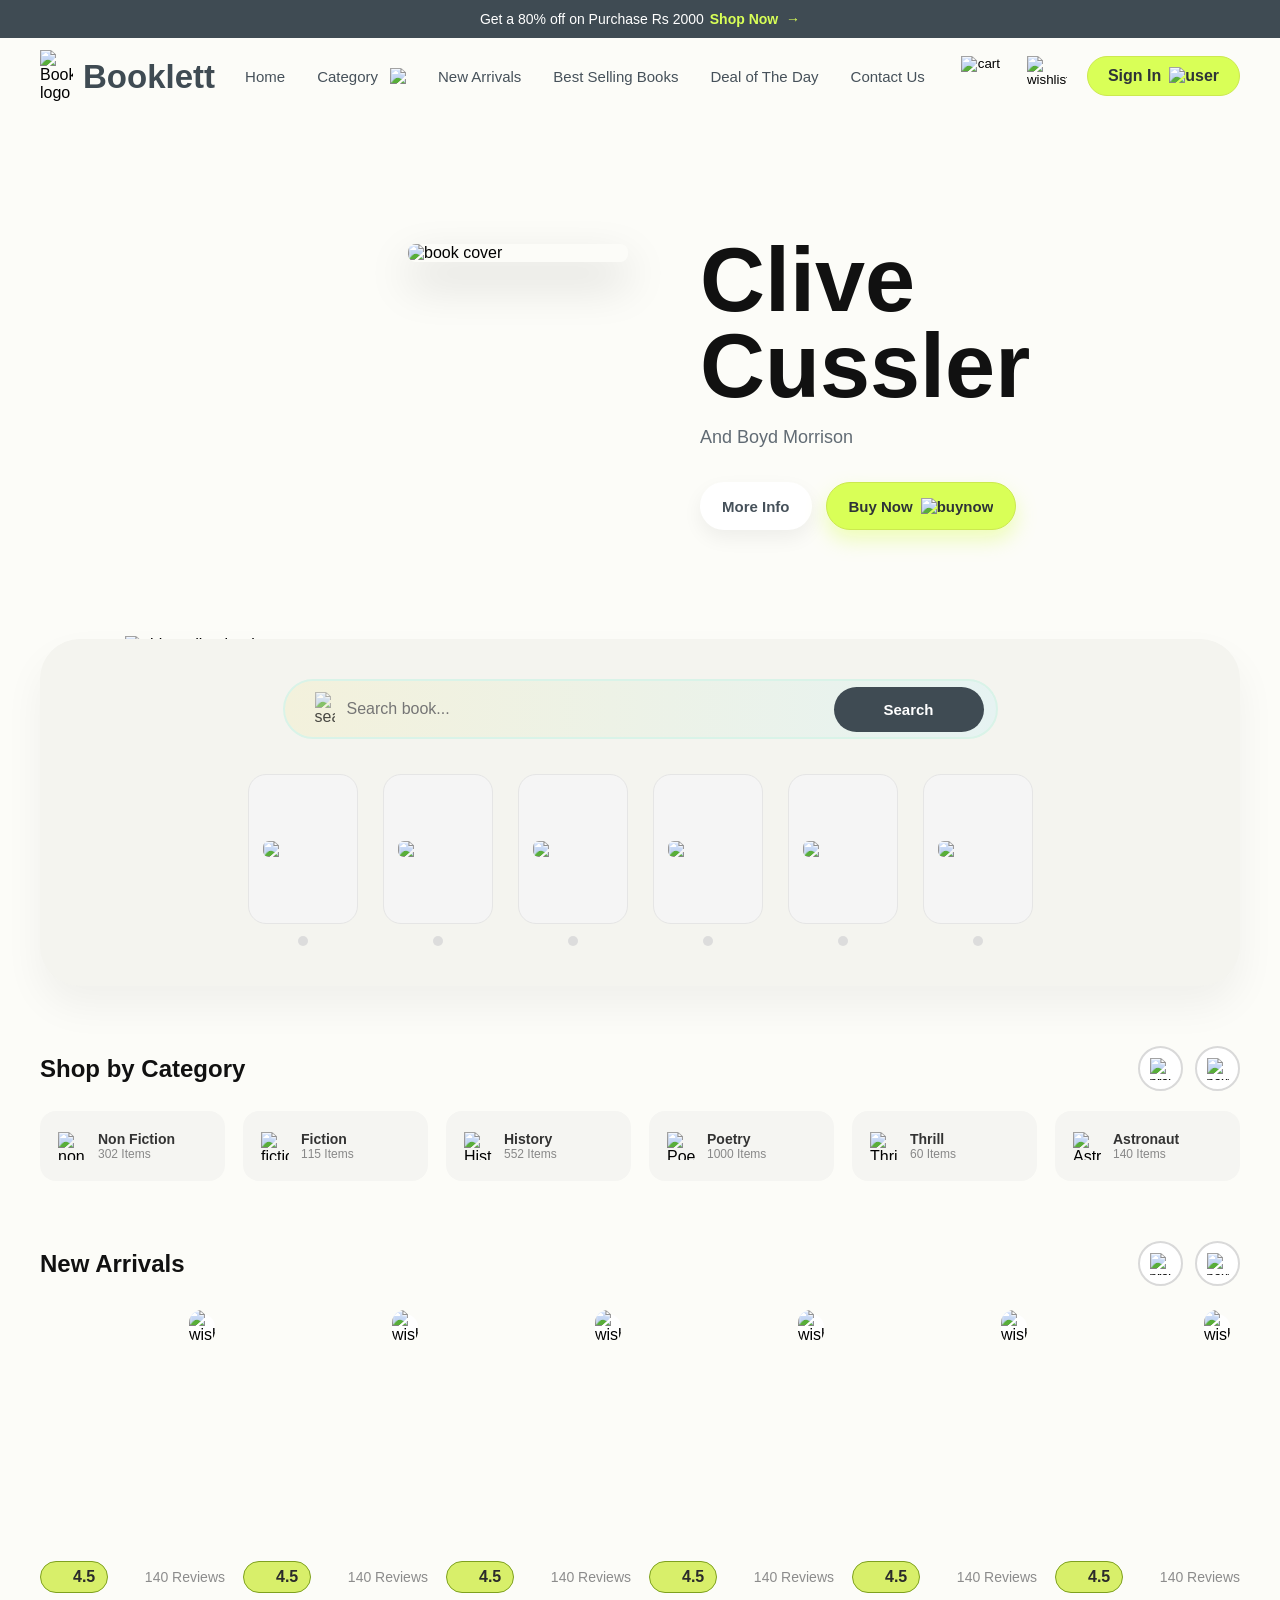
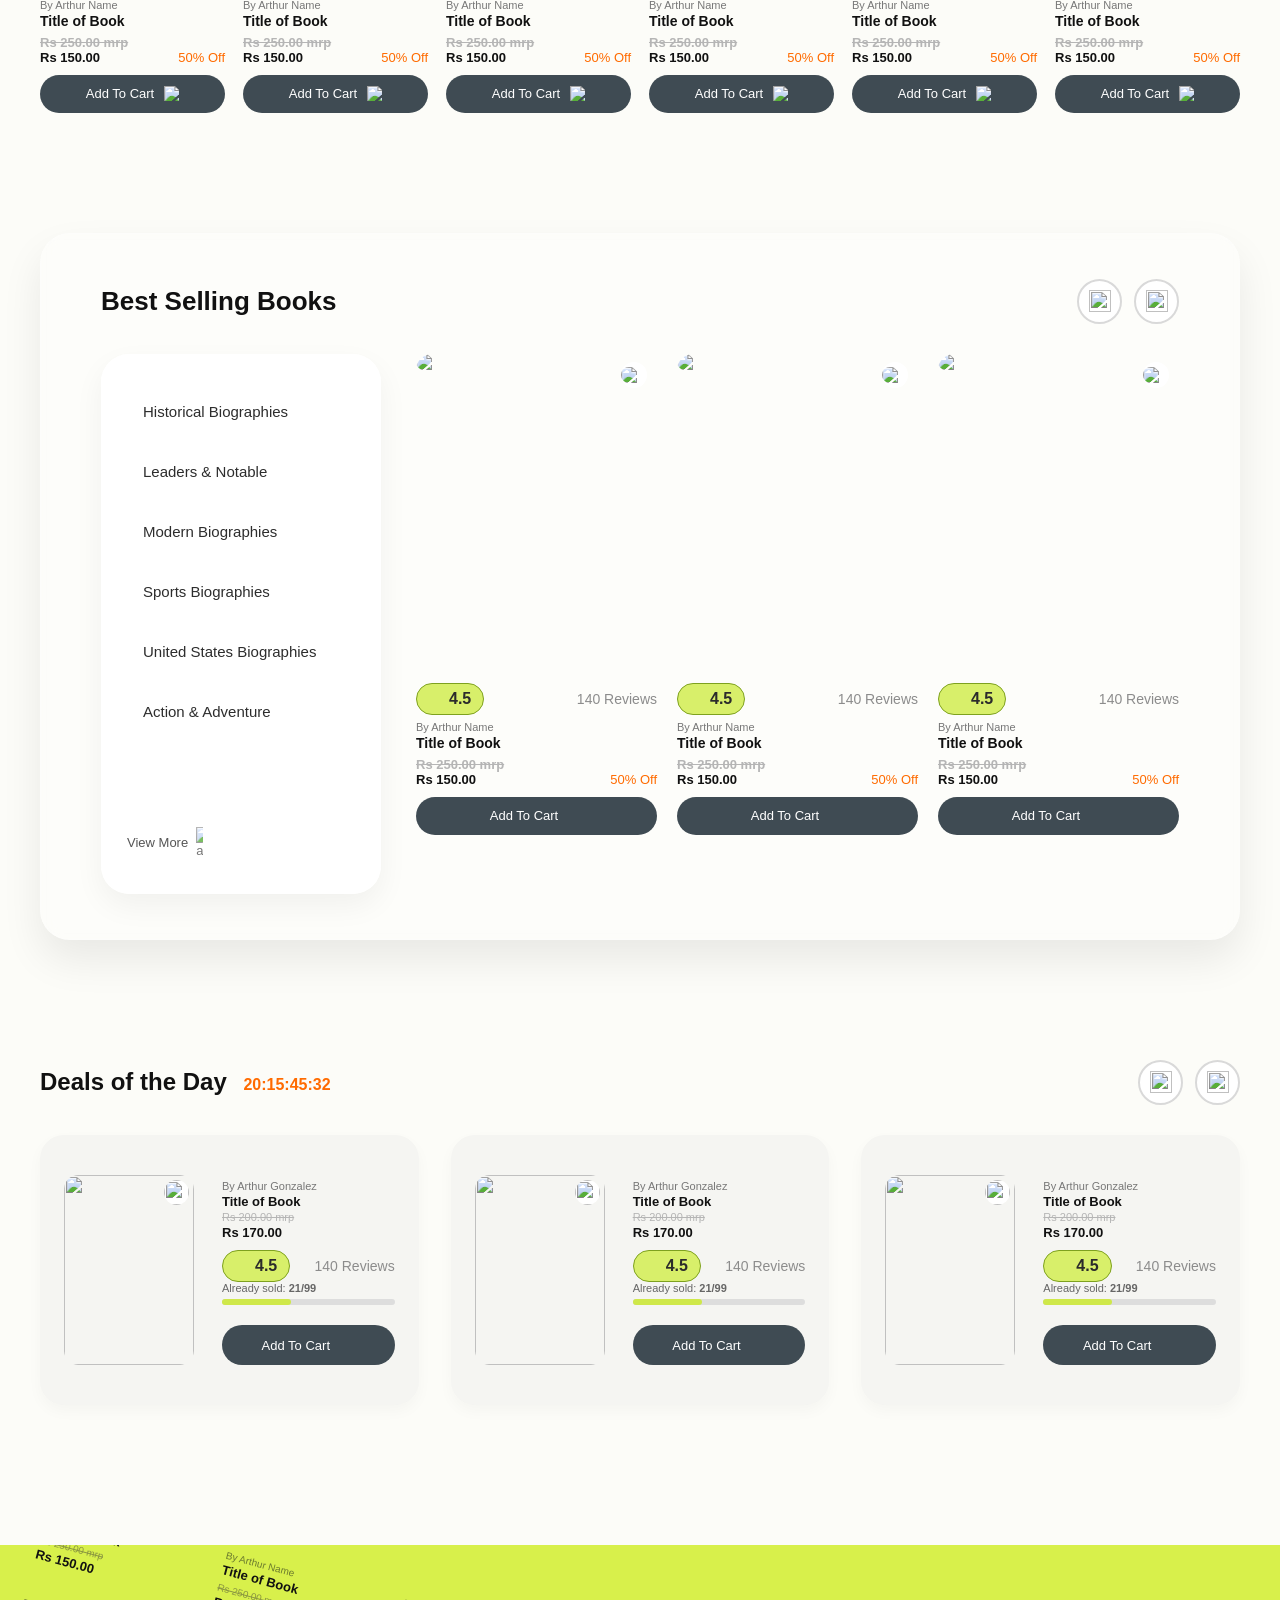
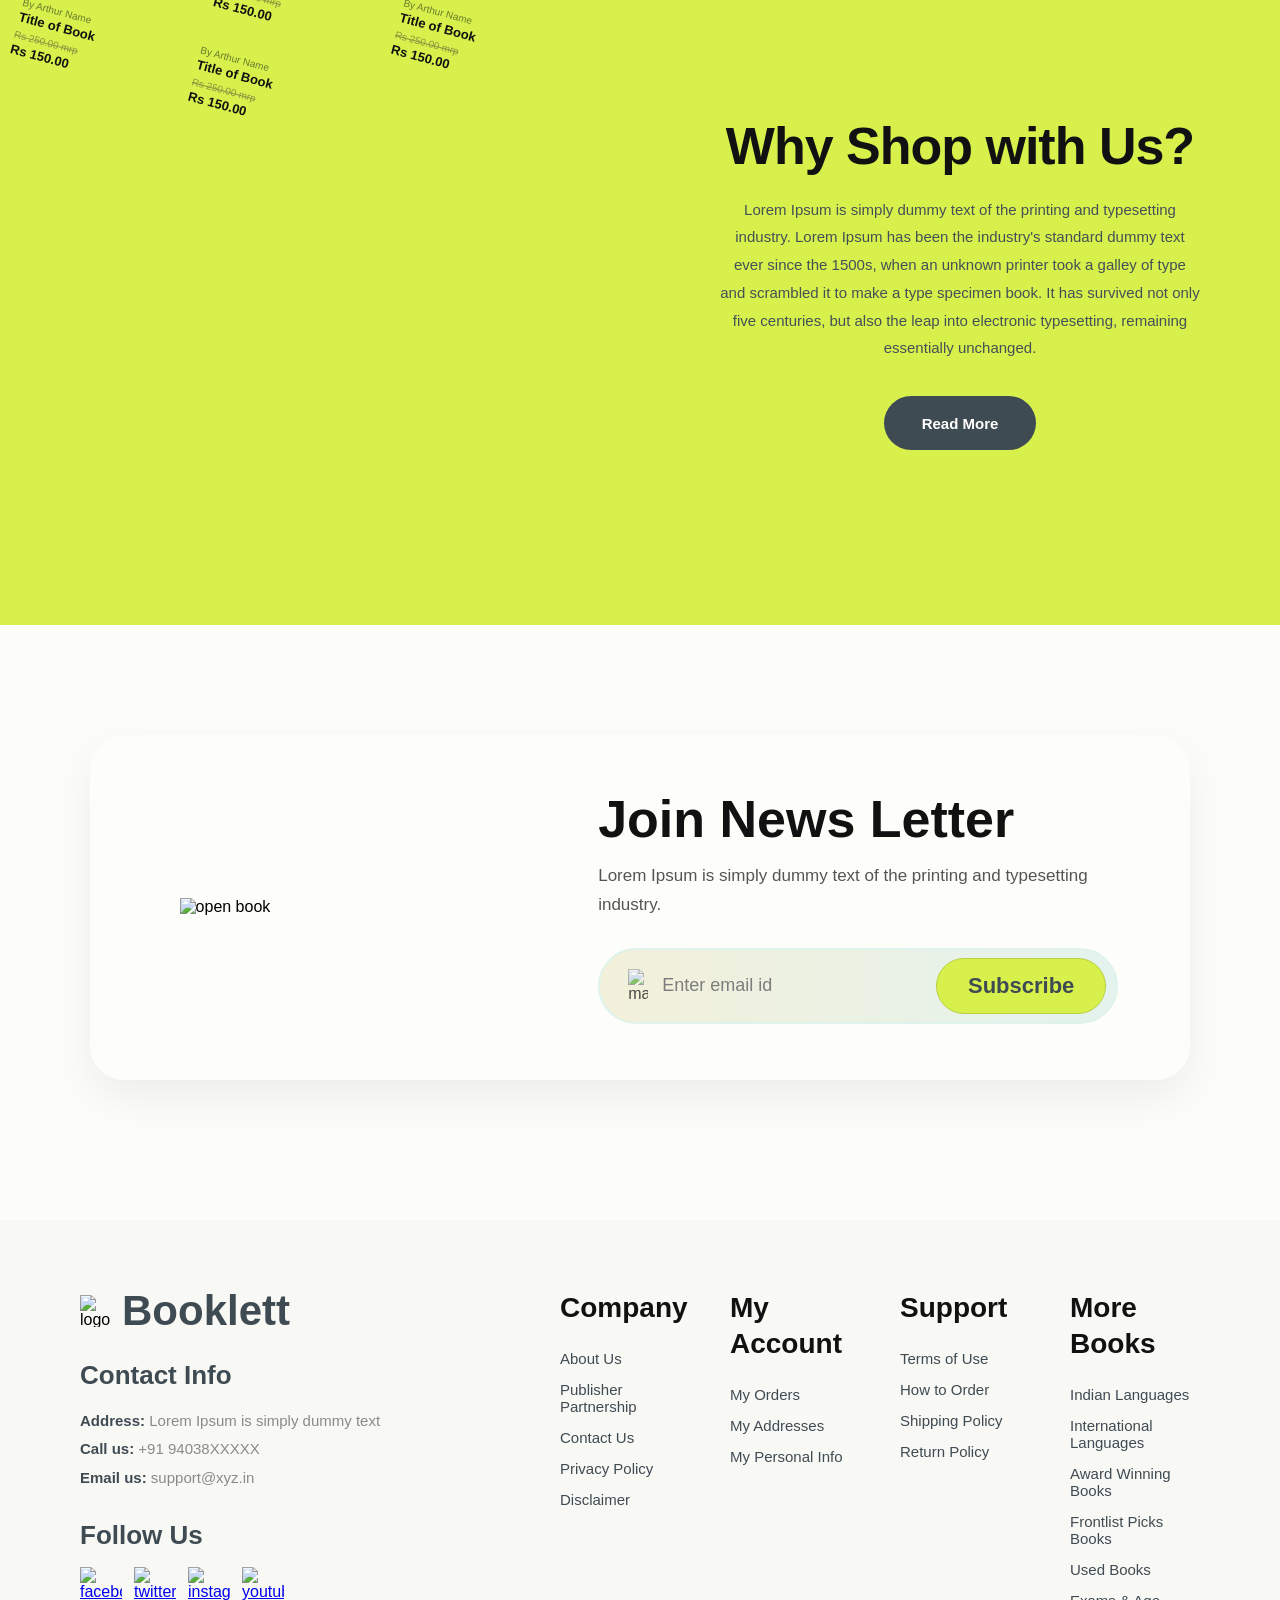
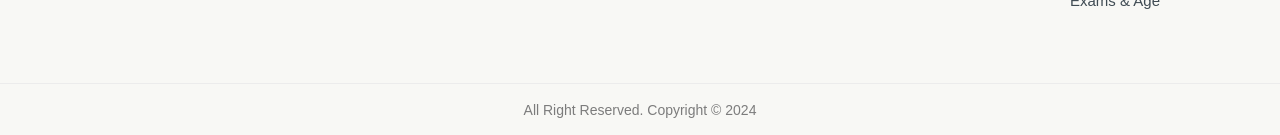
==== commit f7ffca6f: "finalizee" ====
--- a/booklett.html
+++ b/booklett.html
@@ -25,7 +25,7 @@
     </div>
 
     <nav class="nav">
-      <a href="#" class="active">Home</a>
+      <a href="#" class="nav-item">Home</a>
       <a href="#" class="nav-item">Category <img src="img/dropdown.svg" alt="dropdown" /></a>
       <a href="#" class="nav-item">New Arrivals</a>
       <a href="#" class="nav-item">Best Selling Books</a>
--- a/booklett.css
+++ b/booklett.css
@@ -110,6 +110,8 @@
     align-items: center;
     border-radius: 999px;
     gap: 6px;
+
+    transition: all 0.3s ease;
 }
 
 .nav .nav-item img {
@@ -118,14 +120,10 @@
     margin-left: 6px;
 }
 
-.nav .active {
+.nav a:hover {
     background: #3f4b53;
     color: #d9ff57;
-    border: 2px solid #3f4b53;
-}
-
-.nav a:hover {
-    color: #111;
+    transform: translateY(-2px);
 }
 
 .actions {
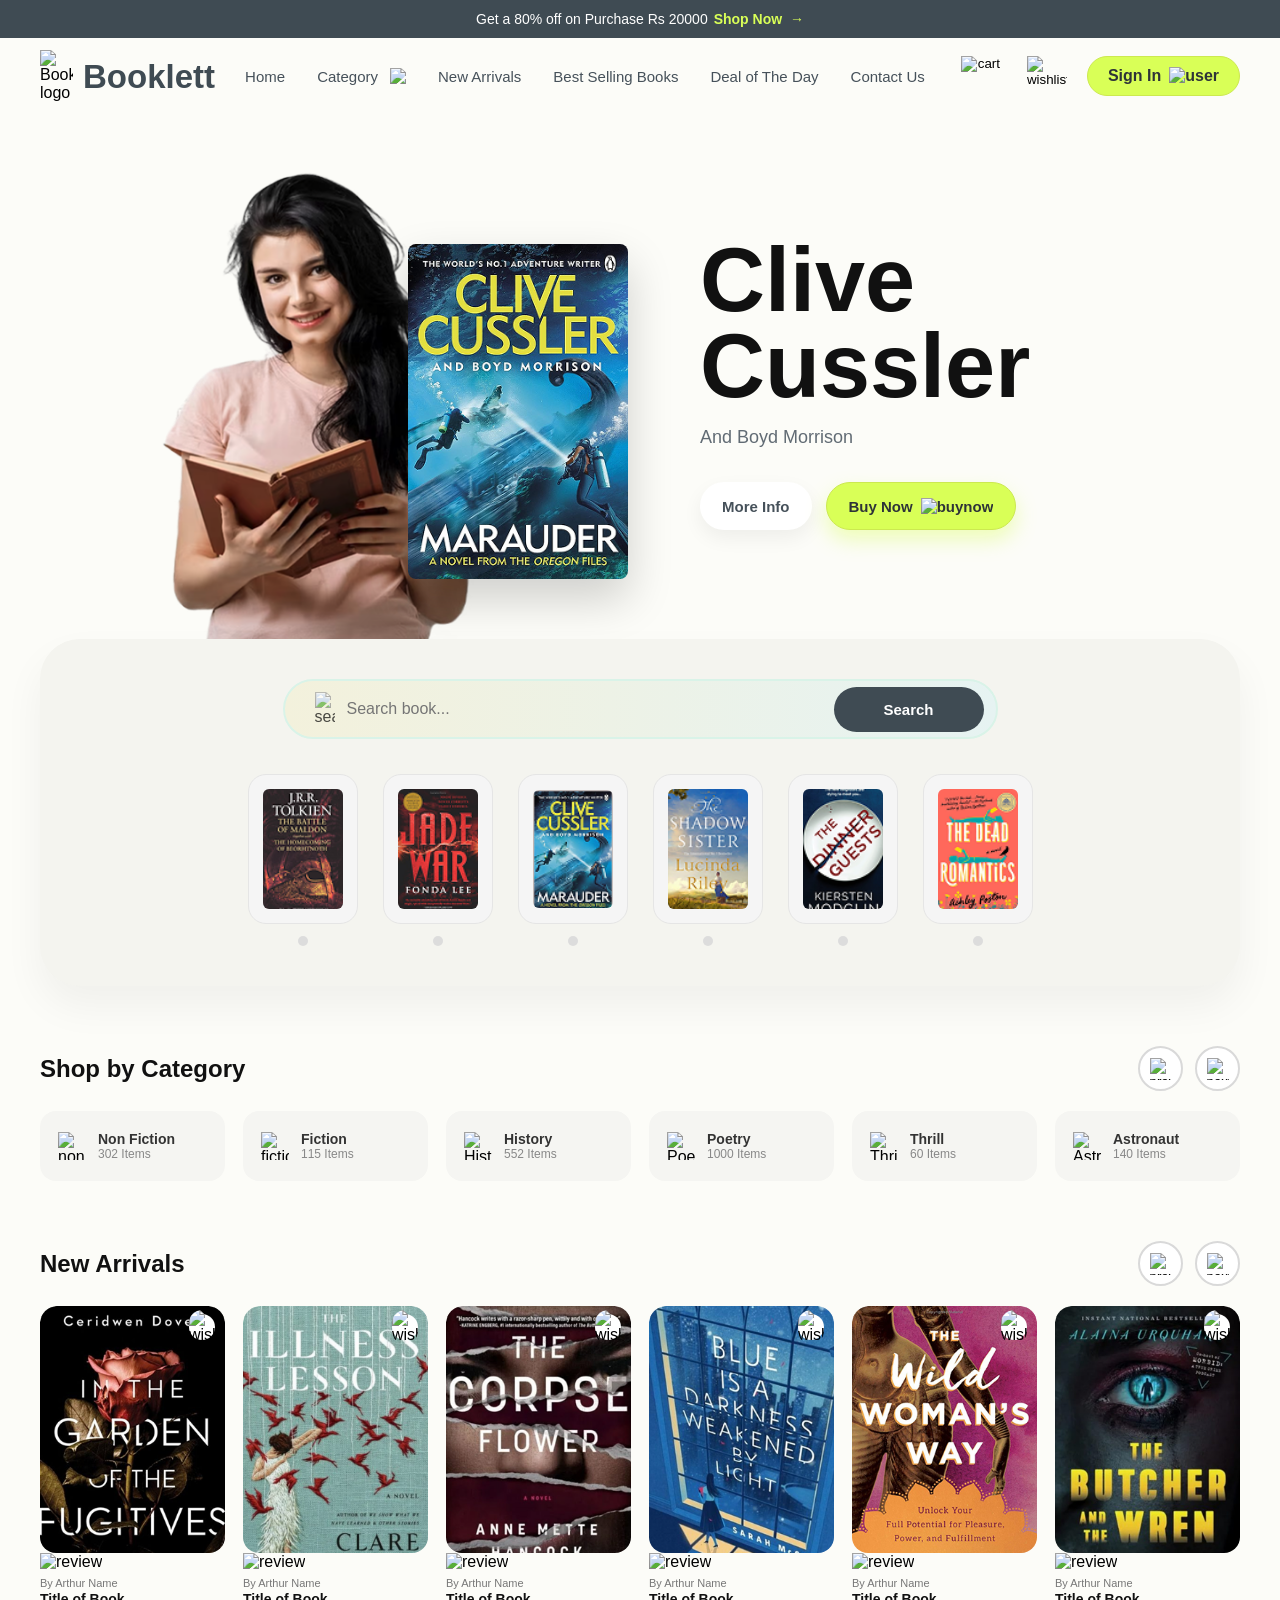
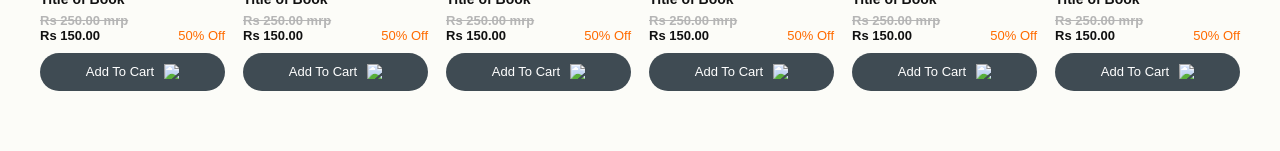
==== commit 183ebc6a: "update top banner title" ====
--- a/booklett.html
+++ b/booklett.html
@@ -12,7 +12,7 @@
   <!-- Top banner -->
   <div class="top-banner">
     <p>
-      Get a 80% off on Purchase Rs 2000
+      Get a 80% off on Purchase Rs 20000
       <a href="#">Shop Now <span>→</span></a>
     </p>
   </div>
@@ -20,13 +20,13 @@
   <!-- Header -->
   <header class="header">
     <div class="logo">
-      <img src="img/book.svg" alt="Booklett logo" />
+      <img src="img/book.png" alt="Booklett logo" />
       <span>Booklett</span>
     </div>
 
     <nav class="nav">
-      <a href="#" class="nav-item">Home</a>
-      <a href="#" class="nav-item">Category <img src="img/dropdown.svg" alt="dropdown" /></a>
+      <a href="#" class="active">Home</a>
+      <a href="#" class="nav-item">Category <img src="img/dropdown.png" alt="dropdown" /></a>
       <a href="#" class="nav-item">New Arrivals</a>
       <a href="#" class="nav-item">Best Selling Books</a>
       <a href="#" class="nav-item">Deal of The Day</a>
@@ -34,9 +34,9 @@
     </nav>
 
     <div class="actions">
-      <button class="icon-btn"><img src="img/cart.svg" alt="cart" /></button>
-      <button class="icon-btn heart-btn"><img src="img/tim.svg" alt="wishlist" /></button>
-      <button class="signin">Sign In<img src="img/user.svg" alt="user" /></button>
+      <button class="icon-btn"><img src="img/cart.png" alt="cart" /></button>
+      <button class="icon-btn heart-btn"><img src="img/tim.png" alt="wishlist" /></button>
+      <button class="signin">Sign In<img src="img/user.png" alt="user" /></button>
     </div>
   </header>
 
@@ -53,7 +53,7 @@
         <p>And Boyd Morrison</p>
         <div class="hero-buttons">
           <button class="btn-more">More Info</button>
-          <button class="btn-buynow">Buy Now<img src="img/buynow.svg" alt="buynow" /></button>
+          <button class="btn-buynow">Buy Now<img src="img/buynow.png" alt="buynow" /></button>
         </div>
       </div>
     </div>
@@ -65,7 +65,7 @@
       <!-- Search bar -->
       <div class="search-bar">
         <div class="search-input">
-          <img src="img/search.svg" alt="search" />
+          <img src="img/search.png" alt="search" />
           <input type="text" placeholder="Search book..." />
         </div>
         <button class="search-btn">Search</button>
@@ -86,7 +86,7 @@
           <span class="dot"></span>
         </div>
 
-        <div class="book-wrapper">
+        <div class="book-wrapper active">
           <div class="book-item">
             <img src="img/img3.png" />
           </div>
@@ -123,17 +123,17 @@
 
       <div class="category-nav">
         <button class="arrow prev">
-          <img src="img/prev.svg" alt="prev">
+          <img src="img/prev.png" alt="prev">
         </button>
         <button class="arrow next">
-          <img src="img/next.svg" alt="next">
+          <img src="img/next.png" alt="next">
         </button>
       </div>
     </div>
 
     <div class="category-list">
       <div class="category-item">
-        <img src="img/non.svg" alt="non_fiction">
+        <img src="img/non.png" alt="non_fiction">
         <div>
           <h4>Non Fiction</h4>
           <p>302 Items</p>
@@ -141,7 +141,7 @@
       </div>
 
       <div class="category-item">
-        <img src="img/fic.svg" alt="fiction">
+        <img src="img/fic.png" alt="fiction">
         <div>
           <h4>Fiction</h4>
           <p>115 Items</p>
@@ -149,7 +149,7 @@
       </div>
 
       <div class="category-item">
-        <img src="img/his.svg" alt="History">
+        <img src="img/his.png" alt="History">
         <div>
           <h4>History</h4>
           <p>552 Items</p>
@@ -157,7 +157,7 @@
       </div>
 
       <div class="category-item">
-        <img src="img/poe.svg" alt="Poetry">
+        <img src="img/poe.png" alt="Poetry">
         <div>
           <h4>Poetry</h4>
           <p>1000 Items</p>
@@ -165,7 +165,7 @@
       </div>
 
       <div class="category-item">
-        <img src="img/thrill.svg" alt="Thrill">
+        <img src="img/thrill.png" alt="Thrill">
         <div>
           <h4>Thrill</h4>
           <p>60 Items</p>
@@ -173,7 +173,7 @@
       </div>
 
       <div class="category-item">
-        <img src="img/ast.svg" alt="Astronaut">
+        <img src="img/ast.png" alt="Astronaut">
         <div>
           <h4>Astronaut</h4>
           <p>140 Items</p>
@@ -189,10 +189,10 @@
 
       <div class="na-nav">
         <button class="arrow prev">
-          <img src="img/prev.svg" alt="prev">
+          <img src="img/prev.png" alt="prev">
         </button>
         <button class="arrow next">
-          <img src="img/next.svg" alt="next">
+          <img src="img/next.png" alt="next">
         </button>
       </div>
     </div>
@@ -204,669 +204,113 @@
         <div class="book-img">
           <img src="img/book1.png" alt="">
           <span class="wishlist">
-            <img src="img/wishlist icon.svg" alt="wishlist">
-          </span>
-        </div>
-        <div class="review">
-          <div class="rating-box">
-            <img src="img/star.svg" alt="">
-            <span>4.5</span>
-          </div>
-
-          <span class="review-count">140 Reviews</span>
-        </div>
-        <p class="author">By Arthur Name</p>
-        <h4 class="title">Title of Book</h4>
-
-        <div class="price">
-          <span class="old">Rs 250.00 mrp</span>
-          <span class="new">Rs 150.00</span>
-          <span class="discount">50% Off</span>
-        </div>
-
-        <button class="add-cart"> Add To Cart <img src="img/add cart.svg" alt="add-cart"></button>
+            <img src="img/wishlist icon.png" alt="wishlist">
+          </span>
+        </div>
+        <div class="rating"><img src="img/review.png" alt="review"> </div>
+        <p class="author">By Arthur Name</p>
+        <h4 class="title">Title of Book</h4>
+
+        <div class="price">
+          <span class="old">Rs 250.00 mrp</span>
+          <span class="new">Rs 150.00</span>
+          <span class="discount">50% Off</span>
+        </div>
+
+        <button class="add-cart"> Add To Cart <img src="img/add-cart.png" alt="add-cart"></button>
       </div>
       <div class="book-card">
         <div class="book-img">
           <img src="img/book2.png" alt="">
           <span class="wishlist">
-            <img src="img/wishlist icon.svg" alt="wishlist">
-          </span>
-        </div>
-        <div class="review">
-          <div class="rating-box">
-            <img src="img/star.svg" alt="">
-            <span>4.5</span>
-          </div>
-
-          <span class="review-count">140 Reviews</span>
-        </div>
-        <p class="author">By Arthur Name</p>
-        <h4 class="title">Title of Book</h4>
-        <div class="price">
-          <span class="old">Rs 250.00 mrp</span>
-          <span class="new">Rs 150.00</span>
-          <span class="discount">50% Off</span>
-        </div>
-        <button class="add-cart"> Add To Cart <img src="img/add cart.svg" alt="add-cart"></button>
+            <img src="img/wishlist icon.png" alt="wishlist">
+          </span>
+        </div>
+        <div class="rating"><img src="img/review.png" alt="review"> </div>
+        <p class="author">By Arthur Name</p>
+        <h4 class="title">Title of Book</h4>
+        <div class="price">
+          <span class="old">Rs 250.00 mrp</span>
+          <span class="new">Rs 150.00</span>
+          <span class="discount">50% Off</span>
+        </div>
+        <button class="add-cart"> Add To Cart <img src="img/add-cart.png" alt="add-cart"></button>
       </div>
 
       <div class="book-card">
         <div class="book-img">
           <img src="img/book3.png" alt="">
           <span class="wishlist">
-            <img src="img/wishlist icon.svg" alt="wishlist">
-          </span>
-        </div>
-        <div class="review">
-          <div class="rating-box">
-            <img src="img/star.svg" alt="">
-            <span>4.5</span>
-          </div>
-
-          <span class="review-count">140 Reviews</span>
-        </div>
-        <p class="author">By Arthur Name</p>
-        <h4 class="title">Title of Book</h4>
-        <div class="price">
-          <span class="old">Rs 250.00 mrp</span>
-          <span class="new">Rs 150.00</span>
-          <span class="discount">50% Off</span>
-        </div>
-        <button class="add-cart"> Add To Cart <img src="img/add cart.svg" alt="add-cart"></button>
+            <img src="img/wishlist icon.png" alt="wishlist">
+          </span>
+        </div>
+        <div class="rating"><img src="img/review.png" alt="review"> </div>
+        <p class="author">By Arthur Name</p>
+        <h4 class="title">Title of Book</h4>
+        <div class="price">
+          <span class="old">Rs 250.00 mrp</span>
+          <span class="new">Rs 150.00</span>
+          <span class="discount">50% Off</span>
+        </div>
+        <button class="add-cart"> Add To Cart <img src="img/add-cart.png" alt="add-cart"></button>
       </div>
 
       <div class="book-card">
         <div class="book-img">
           <img src="img/book4.png" alt="">
           <span class="wishlist">
-            <img src="img/wishlist icon.svg" alt="wishlist">
-          </span>
-        </div>
-        <div class="review">
-          <div class="rating-box">
-            <img src="img/star.svg" alt="">
-            <span>4.5</span>
-          </div>
-
-          <span class="review-count">140 Reviews</span>
-        </div>
-        <p class="author">By Arthur Name</p>
-        <h4 class="title">Title of Book</h4>
-        <div class="price">
-          <span class="old">Rs 250.00 mrp</span>
-          <span class="new">Rs 150.00</span>
-          <span class="discount">50% Off</span>
-        </div>
-        <button class="add-cart"> Add To Cart <img src="img/add cart.svg" alt="add-cart"></button>
+            <img src="img/wishlist icon.png" alt="wishlist">
+          </span>
+        </div>
+        <div class="rating"><img src="img/review.png" alt="review"> </div>
+        <p class="author">By Arthur Name</p>
+        <h4 class="title">Title of Book</h4>
+        <div class="price">
+          <span class="old">Rs 250.00 mrp</span>
+          <span class="new">Rs 150.00</span>
+          <span class="discount">50% Off</span>
+        </div>
+        <button class="add-cart"> Add To Cart <img src="img/add-cart.png" alt="add-cart"></button>
       </div>
 
       <div class="book-card">
         <div class="book-img">
           <img src="img/book5.png" alt="">
           <span class="wishlist">
-            <img src="img/wishlist icon.svg" alt="wishlist">
-          </span>
-        </div>
-        <div class="review">
-          <div class="rating-box">
-            <img src="img/star.svg" alt="">
-            <span>4.5</span>
-          </div>
-
-          <span class="review-count">140 Reviews</span>
-        </div>
-        <p class="author">By Arthur Name</p>
-        <h4 class="title">Title of Book</h4>
-        <div class="price">
-          <span class="old">Rs 250.00 mrp</span>
-          <span class="new">Rs 150.00</span>
-          <span class="discount">50% Off</span>
-        </div>
-        <button class="add-cart"> Add To Cart <img src="img/add cart.svg" alt="add-cart"></button>
+            <img src="img/wishlist black.png" alt="wishlist">
+          </span>
+        </div>
+        <div class="rating"><img src="img/review.png" alt="review"> </div>
+        <p class="author">By Arthur Name</p>
+        <h4 class="title">Title of Book</h4>
+        <div class="price">
+          <span class="old">Rs 250.00 mrp</span>
+          <span class="new">Rs 150.00</span>
+          <span class="discount">50% Off</span>
+        </div>
+        <button class="add-cart"> Add To Cart <img src="img/add-cart.png" alt="add-cart"></button>
       </div>
 
       <div class="book-card">
         <div class="book-img">
           <img src="img/book6.png" alt="">
           <span class="wishlist">
-            <img src="img/wishlist icon.svg" alt="wishlist">
-          </span>
-        </div>
-        <div class="review">
-          <div class="rating-box">
-            <img src="img/star.svg" alt="">
-            <span>4.5</span>
-          </div>
-
-          <span class="review-count">140 Reviews</span>
-        </div>
-        <p class="author">By Arthur Name</p>
-        <h4 class="title">Title of Book</h4>
-        <div class="price">
-          <span class="old">Rs 250.00 mrp</span>
-          <span class="new">Rs 150.00</span>
-          <span class="discount">50% Off</span>
-        </div>
-        <button class="add-cart"> Add To Cart <img src="img/add cart.svg" alt="add-cart"></button>
+            <img src="img/wishlist icon.png" alt="wishlist">
+          </span>
+        </div>
+        <div class="rating"><img src="img/review.png" alt="review"> </div>
+        <p class="author">By Arthur Name</p>
+        <h4 class="title">Title of Book</h4>
+        <div class="price">
+          <span class="old">Rs 250.00 mrp</span>
+          <span class="new">Rs 150.00</span>
+          <span class="discount">50% Off</span>
+        </div>
+        <button class="add-cart"> Add To Cart <img src="img/add-cart.png" alt="add-cart"></button>
       </div>
 
     </div>
   </section>
-
-  <!-- Best Selling Books -->
-  <section class="best-selling">
-
-    <div class="bs-box">
-
-      <div class="bs-header">
-        <h2>Best Selling Books</h2>
-
-        <div class="bs-nav">
-          <button class="arrow prev">
-            <img src="img/prev.svg">
-          </button>
-          <button class="arrow next">
-            <img src="img/next.svg">
-          </button>
-        </div>
-      </div>
-
-      <div class="bs-container">
-
-        <div class="bs-left">
-          <ul class="bs-menu">
-            <li>
-              Historical Biographies
-              <span><img src="img/next-arrow.svg" alt="arrow"></span>
-            </li>
-
-            <li>
-              Leaders & Notable
-              <span><img src="img/next-arrow.svg" alt="arrow"></span>
-            </li>
-
-            <li>
-              Modern Biographies
-              <span><img src="img/next-arrow.svg" alt="arrow"></span>
-            </li>
-
-            <li>
-              Sports Biographies
-              <span><img src="img/next-arrow.svg" alt="arrow"></span>
-            </li>
-
-            <li>
-              United States Biographies
-              <span><img src="img/next-arrow.svg" alt="arrow"></span>
-            </li>
-
-            <li>
-              Action & Adventure
-              <span><img src="img/next-arrow.svg" alt="arrow"></span>
-            </li>
-          </ul>
-
-          <a href="#" class="view-more">View More<img src="img/viewmore.svg" alt="arrow"></a>
-        </div>
-
-
-        <div class="bs-right">
-
-          <div class="book-card">
-            <div class="book-img">
-              <img src="img/sellingbook1.png">
-              <span class="wishlist">
-                <img src="img/wishlist icon.svg">
-              </span>
-            </div>
-            <div class="review">
-              <div class="rating-box">
-                <img src="img/star.svg" alt="">
-                <span>4.5</span>
-              </div>
-
-              <span class="review-count">140 Reviews</span>
-            </div>
-            <p class="author">By Arthur Name</p>
-            <h4 class="title">Title of Book</h4>
-
-            <div class="price">
-              <span class="old">Rs 250.00 mrp</span>
-              <span class="new">Rs 150.00</span>
-              <span class="discount">50% Off</span>
-            </div>
-
-            <button class="add-cart">Add To Cart <img src="img/add cart.svg"></button>
-          </div>
-
-          <div class="book-card">
-            <div class="book-img">
-              <img src="img/sellingbook2.png">
-              <span class="wishlist">
-                <img src="img/wishlist icon.svg">
-              </span>
-            </div>
-            <div class="review">
-              <div class="rating-box">
-                <img src="img/star.svg" alt="">
-                <span>4.5</span>
-              </div>
-
-              <span class="review-count">140 Reviews</span>
-            </div>
-            <p class="author">By Arthur Name</p>
-            <h4 class="title">Title of Book</h4>
-
-            <div class="price">
-              <span class="old">Rs 250.00 mrp</span>
-              <span class="new">Rs 150.00</span>
-              <span class="discount">50% Off</span>
-            </div>
-
-            <button class="add-cart">Add To Cart <img src="img/add cart.svg"></button>
-          </div>
-
-          <div class="book-card">
-            <div class="book-img">
-              <img src="img/sellingbook3.png">
-              <span class="wishlist">
-                <img src="img/wishlist icon.svg">
-              </span>
-            </div>
-            <div class="review">
-              <div class="rating-box">
-                <img src="img/star.svg" alt="">
-                <span>4.5</span>
-              </div>
-
-              <span class="review-count">140 Reviews</span>
-            </div>
-            <p class="author">By Arthur Name</p>
-            <h4 class="title">Title of Book</h4>
-
-            <div class="price">
-              <span class="old">Rs 250.00 mrp</span>
-              <span class="new">Rs 150.00</span>
-              <span class="discount">50% Off</span>
-            </div>
-
-            <button class="add-cart">Add To Cart <img src="img/add cart.svg"></button>
-          </div>
-
-        </div>
-      </div>
-  </section>
-
-  <!-- Deal of the Day -->
-  <section class="deal-day">
-
-    <div class="deal-box">
-
-      <div class="deal-header">
-        <h2>Deals of the Day <span class="time">20:15:45:32</span></h2>
-
-        <div class="deal-nav">
-          <button class="arrow prev">
-            <img src="img/prev.svg">
-          </button>
-          <button class="arrow next">
-            <img src="img/next.svg">
-          </button>
-        </div>
-      </div>
-
-      <div class="deal-list">
-
-        <!-- ITEM -->
-        <div class="deal-card">
-          <div class="deal-img">
-            <img src="img/dealBook1.png">
-            <span class="wishlist">
-              <img src="img/wishlist icon.svg">
-            </span>
-          </div>
-
-          <div class="deal-info">
-            <p class="author">By Arthur Gonzalez</p>
-            <h4 class="title">Title of Book</h4>
-            <span class="old">Rs 200.00 mrp</span>
-            <p class="price">Rs 170.00</p>
-
-            <div class="review">
-              <div class="rating-box">
-                <img src="img/star.svg" alt="">
-                <span>4.5</span>
-              </div>
-
-              <span class="review-count">140 Reviews</span>
-            </div>
-
-            <p class="sold">Already sold: <b>21/99</b></p>
-            <div class="progress">
-              <span style="width: 40%"></span>
-            </div>
-
-            <button class="add-cart">
-              Add To Cart <img src="img/add cart.svg">
-            </button>
-          </div>
-        </div>
-
-        <div class="deal-card">
-          <div class="deal-img">
-            <img src="img/dealBook2.png">
-            <span class="wishlist">
-              <img src="img/wishlist icon.svg">
-            </span>
-          </div>
-
-          <div class="deal-info">
-            <p class="author">By Arthur Gonzalez</p>
-            <h4 class="title">Title of Book</h4>
-            <span class="old">Rs 200.00 mrp</span>
-            <p class="price">Rs 170.00</p>
-
-            <div class="review">
-              <div class="rating-box">
-                <img src="img/star.svg" alt="">
-                <span>4.5</span>
-              </div>
-
-              <span class="review-count">140 Reviews</span>
-            </div>
-
-            <p class="sold">Already sold: <b>21/99</b></p>
-            <div class="progress">
-              <span style="width: 40%"></span>
-            </div>
-
-            <button class="add-cart">
-              Add To Cart <img src="img/add cart.svg">
-            </button>
-          </div>
-        </div>
-
-        <div class="deal-card">
-          <div class="deal-img">
-            <img src="img/dealBook3.png">
-            <span class="wishlist">
-              <img src="img/wishlist icon.svg">
-            </span>
-          </div>
-
-          <div class="deal-info">
-            <p class="author">By Arthur Gonzalez</p>
-            <h4 class="title">Title of Book</h4>
-            <span class="old">Rs 200.00 mrp</span>
-            <p class="price">Rs 170.00</p>
-
-            <div class="review">
-              <div class="rating-box">
-                <img src="img/star.svg" alt="">
-                <span>4.5</span>
-              </div>
-
-              <span class="review-count">140 Reviews</span>
-            </div>
-
-            <p class="sold">Already sold: <b>21/99</b></p>
-            <div class="progress">
-              <span style="width: 40%"></span>
-            </div>
-
-            <button class="add-cart">
-              Add To Cart <img src="img/add cart.svg">
-            </button>
-          </div>
-        </div>
-      </div>
-    </div>
-  </section>
-  <!-- ===== WHY SHOP WITH US ===== -->
-  <section class="why-shop">
-    <div class="why-container">
-
-      <div class="why-left">
-        <div class="books-collage">
-          <div class="show-book">
-            <div class="show-cover"><img src="img/book1.png" alt=""></div>
-            <div class="show-info">
-              <p class="show-author">By Arthur Name</p>
-              <h4 class="show-title">Title of Book</h4>
-              <span class="old-price">Rs 250.00 mrp</span>
-              <span class="new-price">Rs 150.00</span>
-            </div>
-          </div>
-
-          <div class="show-book">
-            <div class="show-cover"><img src="img/book1.png" alt=""></div>
-            <div class="show-info">
-              <p class="show-author">By Arthur Name</p>
-              <h4 class="show-title">Title of Book</h4>
-              <span class="old-price">Rs 250.00 mrp</span>
-              <span class="new-price">Rs 150.00</span>
-            </div>
-          </div>
-
-          <div class="show-book">
-            <div class="show-cover"><img src="img/book2.png" alt=""></div>
-            <div class="show-info">
-              <p class="show-author">By Arthur Name</p>
-              <h4 class="show-title">Title of Book</h4>
-              <span class="old-price">Rs 250.00 mrp</span>
-              <span class="new-price">Rs 150.00</span>
-            </div>
-          </div>
-
-          <div class="show-book">
-            <div class="show-cover"><img src="img/dealBook3.png" alt=""></div>
-            <div class="show-info">
-              <p class="show-author">By Arthur Name</p>
-              <h4 class="show-title">Title of Book</h4>
-              <span class="old-price">Rs 250.00 mrp</span>
-              <span class="new-price">Rs 150.00</span>
-            </div>
-          </div>
-
-          <div class="show-book">
-            <div class="show-cover"><img src="img/sellingbook1.png" alt=""></div>
-            <div class="show-info">
-              <p class="show-author">By Arthur Name</p>
-              <h4 class="show-title">Title of Book</h4>
-              <span class="old-price">Rs 250.00 mrp</span>
-              <span class="new-price">Rs 150.00</span>
-            </div>
-          </div>
-
-          <div class="show-book">
-            <div class="show-cover"><img src="img/book5.png" alt=""></div>
-            <div class="show-info">
-              <p class="show-author">By Arthur Name</p>
-              <h4 class="show-title">Title of Book</h4>
-              <span class="old-price">Rs 250.00 mrp</span>
-              <span class="new-price">Rs 150.00</span>
-            </div>
-          </div>
-
-          <div class="show-book">
-            <div class="show-cover"><img src="img/sellingbook2.png" alt=""></div>
-            <div class="show-info">
-              <p class="show-author">By Arthur Name</p>
-              <h4 class="show-title">Title of Book</h4>
-              <span class="old-price">Rs 250.00 mrp</span>
-              <span class="new-price">Rs 150.00</span>
-            </div>
-          </div>
-
-          <div class="show-book">
-            <div class="show-cover"><img src="img/sellingbook2.png" alt=""></div>
-            <div class="show-info">
-              <p class="show-author">By Arthur Name</p>
-              <h4 class="show-title">Title of Book</h4>
-              <span class="old-price">Rs 250.00 mrp</span>
-              <span class="new-price">Rs 150.00</span>
-            </div>
-          </div>
-
-        </div>
-      </div>
-
-      <div class="why-right">
-        <h2>Why Shop with Us? </h2>
-        <p>
-          Lorem Ipsum is simply dummy text of the printing and
-          typesetting industry. Lorem Ipsum has been the industry's
-          standard dummy text ever since the 1500s, when an unknown
-          printer took a galley of type and scrambled it to make a
-          type specimen book. It has survived not only five centuries,
-          but also the leap into electronic typesetting, remaining
-          essentially unchanged.
-        </p>
-        <button class="why-btn">Read More</button>
-      </div>
-
-    </div>
-  </section>
-
-  <!-- ===== JOIN NEWS LETTER ===== -->
-  <section class="newsletter">
-    <div class="newsletter-box">
-
-      <div class="newsletter-left">
-        <img src="img/open-book.png" alt="open book">
-      </div>
-
-      <div class="newsletter-right">
-        <h2>Join News Letter</h2>
-
-        <p>
-          Lorem Ipsum is simply dummy text of the printing and typesetting industry.
-        </p>
-
-        <div class="newsletter-form">
-
-          <div class="newsletter-input">
-            <img src="img/mail.svg" alt="mail">
-            <input type="email" placeholder="Enter email id">
-          </div>
-
-          <button class="subscribe-btn">
-            Subscribe
-          </button>
-
-        </div>
-      </div>
-
-    </div>
-  </section>
-
-  <!-- ===== FOOTER ===== -->
-  <footer class="footer">
-
-    <div class="footer-container">
-
-      <div class="footer-left">
-
-        <div class="footer-logo">
-          <img src="img/book.svg" alt="logo">
-          <span>Booklett</span>
-        </div>
-
-        <div class="footer-contact">
-          <h4>Contact Info</h4>
-
-          <p>
-            <strong>Address:</strong>
-            Lorem Ipsum is simply dummy text
-          </p>
-
-          <p>
-            <strong>Call us:</strong>
-            +91 94038XXXXX
-          </p>
-
-          <p>
-            <strong>Email us:</strong>
-            support@xyz.in
-          </p>
-        </div>
-
-        <div class="footer-social">
-          <h4>Follow Us</h4>
-
-          <div class="social-list">
-
-            <a href="#">
-              <img src="img/fb.svg" alt="facebook">
-            </a>
-
-            <a href="#">
-              <img src="img/twitter.svg" alt="twitter">
-            </a>
-
-            <a href="#">
-              <img src="img/insta.svg" alt="instagram">
-            </a>
-
-            <a href="#">
-              <img src="img/ytb.svg" alt="youtube">
-            </a>
-
-          </div>
-        </div>
-
-      </div>
-
-      <div class="footer-right">
-
-        <div class="footer-column">
-          <h3>Company</h3>
-
-          <a href="#">About Us</a>
-          <a href="#">Publisher Partnership</a>
-          <a href="#">Contact Us</a>
-          <a href="#">Privacy Policy</a>
-          <a href="#">Disclaimer</a>
-        </div>
-
-        <div class="footer-column">
-          <h3>My Account</h3>
-
-          <a href="#">My Orders</a>
-          <a href="#">My Addresses</a>
-          <a href="#">My Personal Info</a>
-        </div>
-
-        <div class="footer-column">
-          <h3>Support</h3>
-
-          <a href="#">Terms of Use</a>
-          <a href="#">How to Order</a>
-          <a href="#">Shipping Policy</a>
-          <a href="#">Return Policy</a>
-        </div>
-
-        <div class="footer-column">
-          <h3>More Books</h3>
-
-          <a href="#">Indian Languages</a>
-          <a href="#">International Languages</a>
-          <a href="#">Award Winning Books</a>
-          <a href="#">Frontlist Picks Books</a>
-          <a href="#">Used Books</a>
-          <a href="#">Exams & Age</a>
-        </div>
-
-      </div>
-
-    </div>
-
-    <div class="footer-bottom">
-      All Right Reserved. Copyright © 2024
-    </div>
-
-  </footer>
 </body>
 
 </html>
